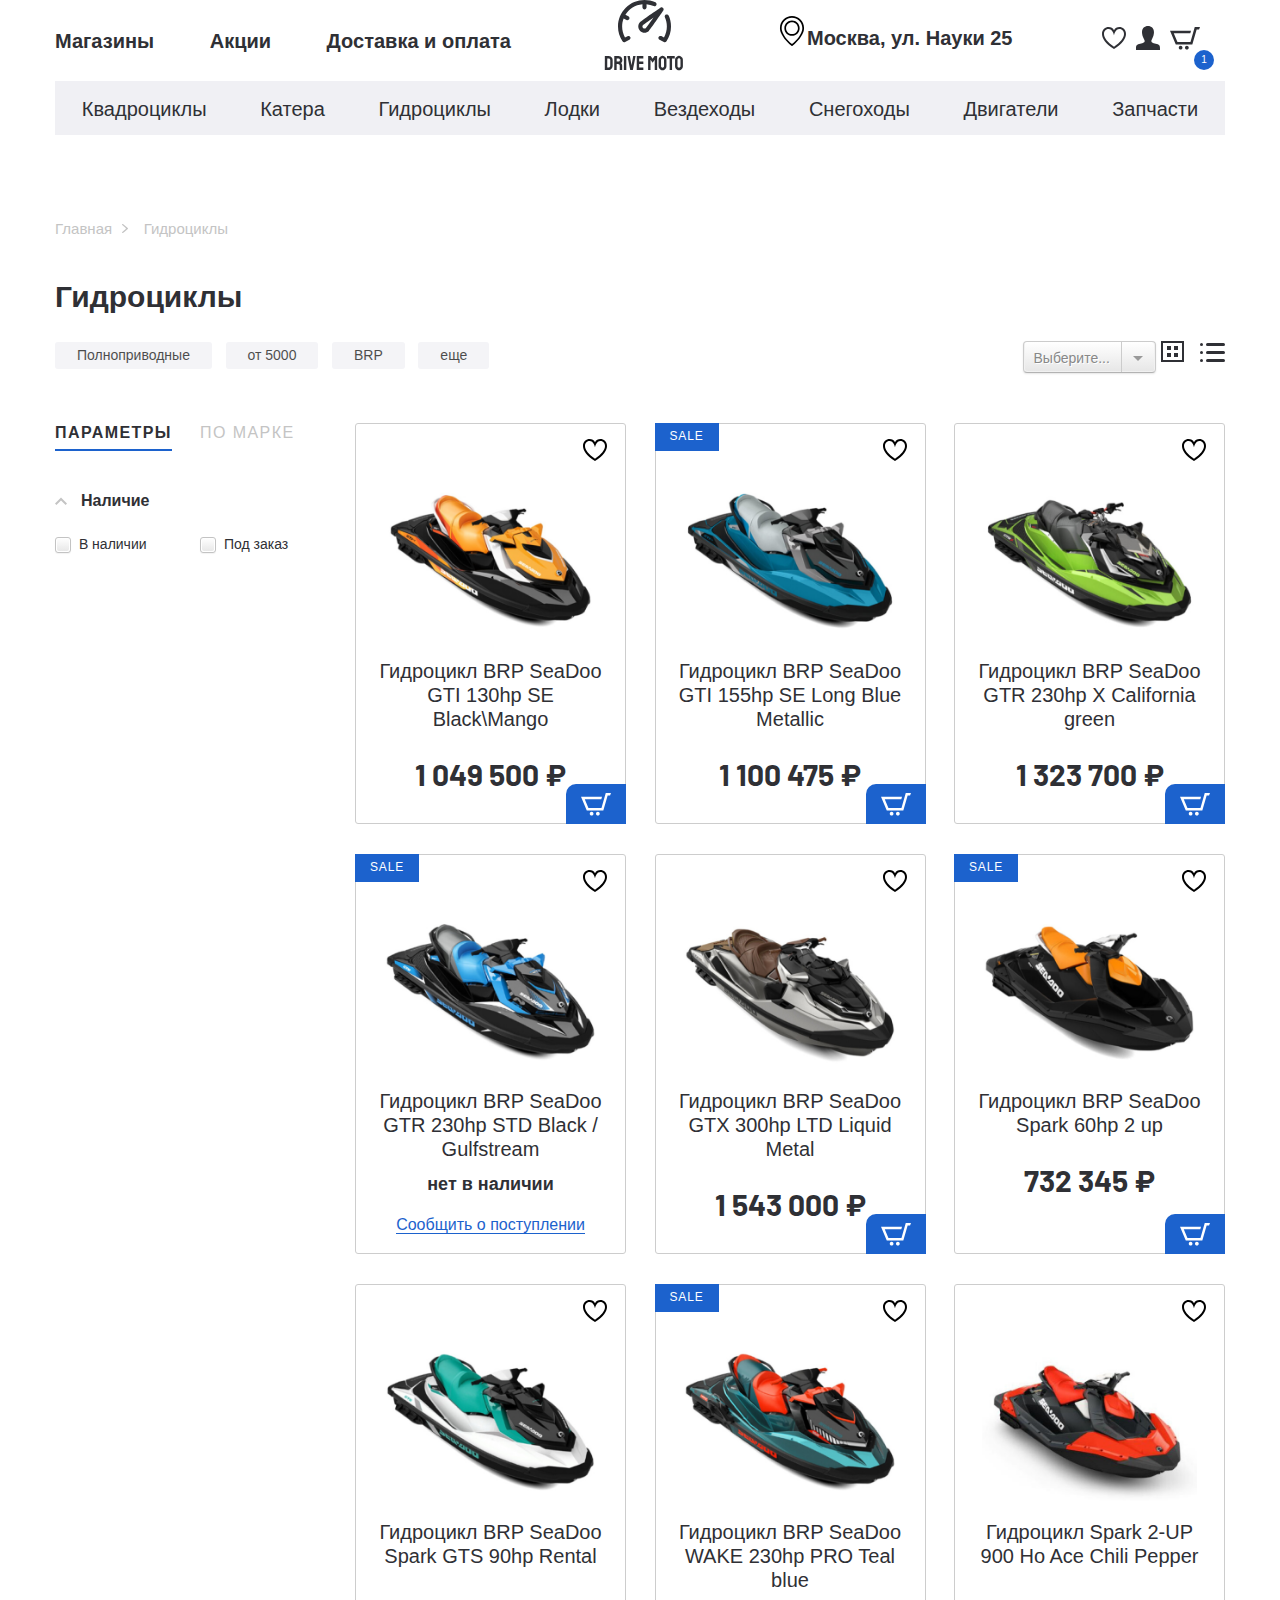
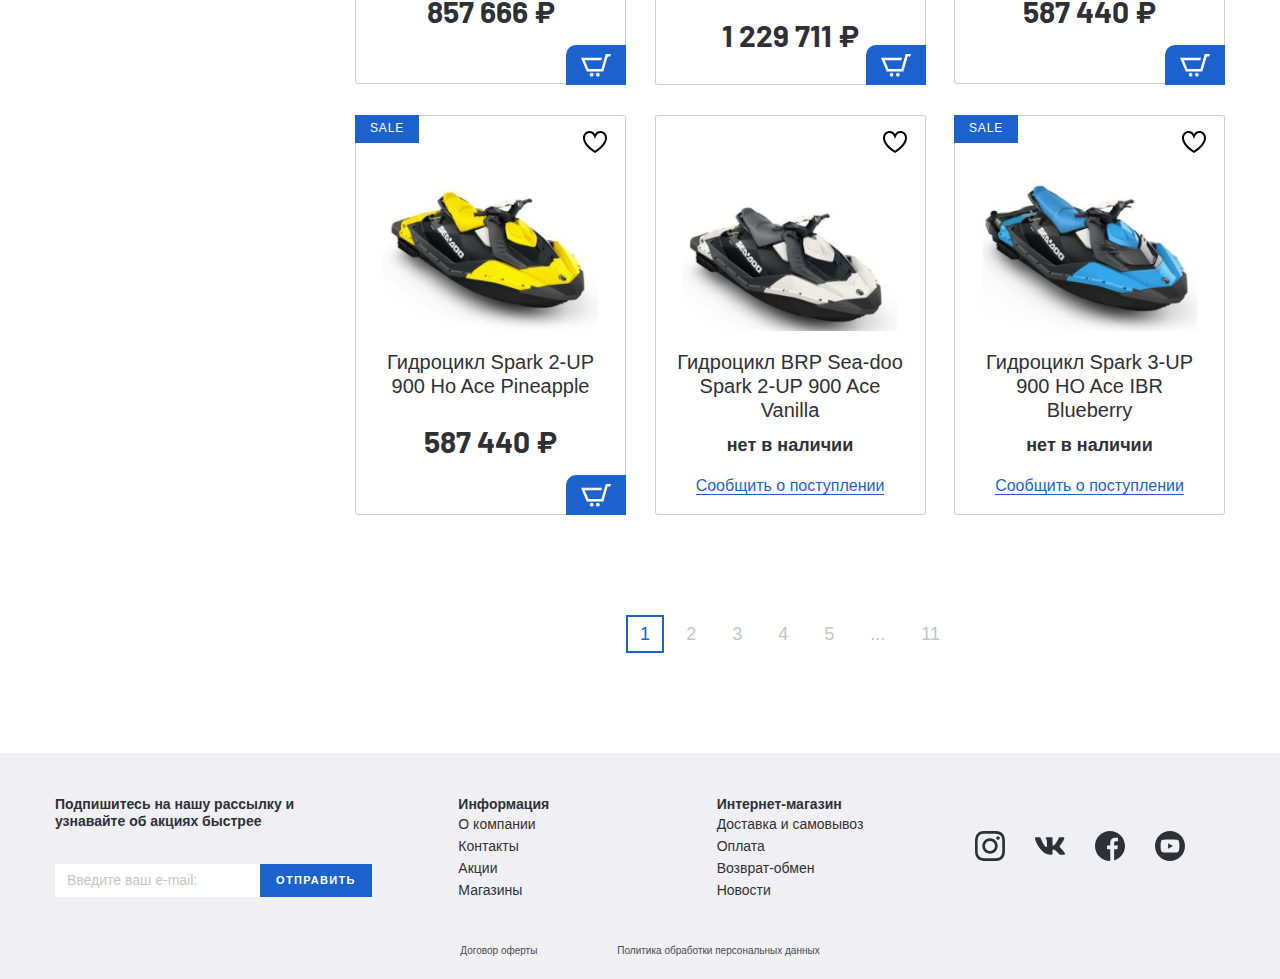
==== catalog.html @ 2003a949 "переделаны картинки и описания гидроциклов" ====
<!DOCTYPE html>
<html lang="ru">

<head>
  <meta charset="UTF-8">
  <meta name="viewport" content="width=device-width, initial-scale=1.0">
  <meta http-equiv="X-UA-Compatible" content="ie=edge">
  <title>Drive Moto</title>
  <link rel="preconnect" href="https://fonts.gstatic.com">
  <link href="https://fonts.googleapis.com/css2?family=Barlow:wght@400;700&display=swap" rel="stylesheet">
  <link rel="stylesheet" href="css/normalize.css">
  <link rel="stylesheet" href="css/slick.css">
  <link rel="stylesheet" href="css/fonts.css">
  <link rel="stylesheet" href="css/ion.rangeSlider.min.css">
  <link rel="stylesheet" href="css/jquery.formstyler.css">
  <link rel="stylesheet" href="css/jquery.formstyler.theme.css">
  <link rel="stylesheet" href="css/jquery.rateyo.min.css">
  <link rel="stylesheet" href="css/style.css">
</head>

<body>
  <header class="header">
    <div class="header__top">
      <div class="container">
        <div class="header__top-inner">
          <nav class="menu">
            <ul class="menu__list">
              <li class="menu__item"><a href="#" class="menu__link">Магазины</a></li>
              <li class="menu__item"><a class="menu__link" href="#">Акции</a></li>
              <li class="menu__item"><a class="menu__link" href="#">Доставка и оплата</a></li>
            </ul>
          </nav>
          <a class="logo" href="index.html">
            <img class="logo__img" src="images/logo.svg" alt="logo">
          </a>
          <div class="header__box">
            <p class="header__adress">Москва, ул. Науки 25</p>
            <ul class="user-list">
              <li class="user-list__item">
                <a class="user-list__link" href="#"><img src="images/favorite-icon.svg" alt="fav"></a>
              </li>
              <li class="user-list__item">
                <a class="user-list__link" href="#"><img src="images/user-icon.svg" alt="user"></a>
              </li>
              <li class="user-list__item">
                <a class="user-list__link bascket" href="#"><img src="images/bascket-icon.svg" alt="bascket">
                  <p class="bascket__num">1</p>
                </a>
              </li>
            </ul>
          </div>
        </div>
      </div>
    </div>
    <div class="header__bottom">
      <div class="container">
        <div class="header__bottom-inner">
          <ul class="menu-categories">
            <li class="menu-categories__item"><a class="menu-categories__link" href="#">Квадроциклы</a></li>
            <li class="menu-categories__item"><a class="menu-categories__link" href="#">Катера</a></li>
            <li class="menu-categories__item"><a class="menu-categories__link" href="#">Гидроциклы</a></li>
            <li class="menu-categories__item"><a class="menu-categories__link" href="#">Лодки</a></li>
            <li class="menu-categories__item"><a class="menu-categories__link" href="#">Вездеходы</a></li>
            <li class="menu-categories__item"><a class="menu-categories__link" href="#">Снегоходы</a></li>
            <li class="menu-categories__item"><a class="menu-categories__link" href="#">Двигатели</a></li>
            <li class="menu-categories__item"><a class="menu-categories__link" href="#">Запчасти</a></li>
          </ul>
        </div>
      </div>
    </div>
  </header>

  <div class="breadcrumbs">
    <div class="container">
      <ul class="breadcrumbs__list">
        <li class="breadcrumbs__list-item"><a href="index.html">Главная</a></li>
        <li class="breadcrumbs__list-item"><span>Гидроциклы</span></li>
      </ul>
    </div>
  </div>

  <section class="catalog">
    <div class="container">
      <h2 class="catalog__title">Гидроциклы</h2>
      <div class="catalog__filter">
        <div class="catalog__filter-items">
          <button>Полноприводные</button>
          <button>от 5000</button>
          <button>BRP</button>
          <button>еще</button>
        </div>
        <div class="catalog__filter-btn">
          <select class="filter-style">
            <option value=""></option>
            <option value=""></option>
            <option value=""></option>
          </select>
          <button class="catalog__filter-btngrid">
            <svg width="23" height="21" viewBox="0 0 23 21" fill="none" xmlns="http://www.w3.org/2000/svg">
              <rect x="1" y="1" width="21" height="19" stroke="#2F3035" stroke-width="2" />
              <rect x="7" y="6" width="2" height="2" fill="#2F3035" stroke="#2F3035" stroke-width="2" />
              <rect x="7" y="13" width="2" height="2" fill="#2F3035" stroke="#2F3035" stroke-width="2" />
              <rect x="14" y="6" width="2" height="2" fill="#2F3035" stroke="#2F3035" stroke-width="2" />
              <rect x="14" y="13" width="2" height="2" fill="#2F3035" stroke="#2F3035" stroke-width="2" />
            </svg>

          </button>
          <button class="catalog__filter-btnline">
            <svg width="25" height="19" viewBox="0 0 25 19" fill="none" xmlns="http://www.w3.org/2000/svg">
              <g opacity="1">
                <rect x="6" width="19" height="3" rx="1.5" fill="#2F3035" />
                <rect x="6" y="8" width="19" height="3" rx="1.5" fill="#2F3035" />
                <rect x="6" y="16" width="19" height="3" rx="1.5" fill="#2F3035" />
                <rect width="3" height="3" rx="1.5" fill="#2F3035" />
                <rect y="8" width="3" height="3" rx="1.5" fill="#2F3035" />
                <rect y="16" width="3" height="3" rx="1.5" fill="#2F3035" />
              </g>
            </svg>

          </button>
        </div>
      </div>
      <div class="catalog__inner">
        <aside class="catalog__inner-aside aside-filter">
          <div class="tabs-wrapper">
            <div class="tabs aside-filter__tabs">
              <a class="tab aside-filter__tab tab--active" href="#"><span>Параметры</span></a>
              <a class="tab aside-filter__tab" href="#"><span>по марке</span></a>
            </div>
            <div class="tabs-container">
              <div class="tabs-content aside-filter__tabs-content tabs-content--active">
                <form class="aside-filter__form">
                  <ul class="aside-filter__list">
                    <li class="aside-filter__item-drop">
                      <p class="aside-filter__item-title filter__item-drop filter__item-drop--active">Наличие</p>
                      <div class="aside-filter__content">
                        <div class="aside-filter__content-box">
                          <label class="aside-filter__content-label">
                            <input class="filter-style" type="checkbox">
                            В наличии
                          </label>
                        </div>
                        <div class="aside-filter__content-box">
                          <label class="aside-filter__content-label">
                            <input class="filter-style" type="checkbox">
                            Под заказ
                          </label>
                        </div>
                      </div>
                    </li>
                    <li class="aside-filter__item-drop"></li>
                    <li class="aside-filter__item-drop"></li>
                    <li class="aside-filter__item-list"></li>
                  </ul>
                </form>
              </div>
              <div class="tabs-content aside-filter__tabs-content">content-2</div>
            </div>
          </div>
        </aside>
        <div class="catalog__inner-list">
          <div class="product-item__wrapper">
            <button class="product-item__favorite">
            </button>
            <button class="product-item__bascket">
              <img src="images/bascket-icon-white.svg" alt="bascket">
            </button>
            <a class="product-item__notify-link" href="#"> <span>Сообщить о поступлении</span> </a>
            <a class="product-item" href="#">
              <p class="product-item__hover-text">посмотреть товар</p>
              <img class="product-item__img" src="images/content/gydro-1.png" alt="prod">
              <h4 class="product-item__title">Гидроцикл BRP SeaDoo GTI 130hp SE Black\Mango
              </h4>
              <p class="price product-item__price">1 049 500 ₽</p>
              <p class="product-item__notify-text">нет в наличии</p>
            </a>
          </div>
          <div class="product-item__wrapper">
            <button class="product-item__favorite">
            </button>
            <button class="product-item__bascket">
              <img src="images/bascket-icon-white.svg" alt="bascket">
            </button>
            <a class="product-item__notify-link" href="#"> <span>Сообщить о поступлении</span> </a>
            <a class="product-item product-item--sale" href="#">
              <p class="product-item__hover-text">посмотреть товар</p>
              <img class="product-item__img" src="images/content/gydro-2.png" alt="prod">
              <h4 class="product-item__title">Гидроцикл BRP SeaDoo GTI 155hp SE Long Blue Metallic
              </h4>
              <p class="price product-item__price">1 100 475 ₽</p>
              <p class="product-item__notify-text">нет в наличии</p>
            </a>
          </div>
          <div class="product-item__wrapper">
            <button class="product-item__favorite">
            </button>
            <button class="product-item__bascket">
              <img src="images/bascket-icon-white.svg" alt="bascket">
            </button>
            <a class="product-item__notify-link" href="#"> <span>Сообщить о поступлении</span> </a>
            <a class="product-item" href="#">
              <p class="product-item__hover-text">посмотреть товар</p>
              <img class="product-item__img" src="images/content/gydro-3.png" alt="prod">
              <h4 class="product-item__title">Гидроцикл BRP SeaDoo GTR 230hp X California green
              </h4>
              <p class="price product-item__price">1 323 700 ₽</p>
              <p class="product-item__notify-text">нет в наличии</p>
            </a>
          </div>
          <div class="product-item__wrapper product-item__not-available">
            <button class="product-item__favorite">
            </button>
            <button class="product-item__bascket">
              <img src="images/bascket-icon-white.svg" alt="bascket">
            </button>
            <a class="product-item__notify-link" href="#"> <span>Сообщить о поступлении</span> </a>
            <a class="product-item product-item--sale" href="#">
              <p class="product-item__hover-text">посмотреть товар</p>
              <img class="product-item__img" src="images/content/gydro-4.png" alt="prod">
              <h4 class="product-item__title">Гидроцикл BRP SeaDoo GTR 230hp STD Black / Gulfstream
              </h4>
              <p class="price product-item__price">1 049 500 ₽</p>
              <p class="product-item__notify-text">нет в наличии</p>
            </a>
          </div>
          <div class="product-item__wrapper">
            <button class="product-item__favorite">
            </button>
            <button class="product-item__bascket">
              <img src="images/bascket-icon-white.svg" alt="bascket">
            </button>
            <a class="product-item__notify-link" href="#"> <span>Сообщить о поступлении</span> </a>
            <a class="product-item" href="#">
              <p class="product-item__hover-text">посмотреть товар</p>
              <img class="product-item__img" src="images/content/gydro-5.png" alt="prod">
              <h4 class="product-item__title">Гидроцикл BRP SeaDoo GTX 300hp LTD Liquid Metal
              </h4>
              <p class="price product-item__price">1 543 000 ₽</p>
              <p class="product-item__notify-text">нет в наличии</p>
            </a>
          </div>
          <div class="product-item__wrapper">
            <button class="product-item__favorite">
            </button>
            <button class="product-item__bascket">
              <img src="images/bascket-icon-white.svg" alt="bascket">
            </button>
            <a class="product-item__notify-link" href="#"> <span>Сообщить о поступлении</span> </a>
            <a class="product-item product-item--sale" href="#">
              <p class="product-item__hover-text">посмотреть товар</p>
              <img class="product-item__img" src="images/content/gydro-6.png" alt="prod">
              <h4 class="product-item__title">Гидроцикл BRP SeaDoo Spark 60hp 2 up
              </h4>
              <p class="price product-item__price">732 345 ₽</p>
              <p class="product-item__notify-text">нет в наличии</p>
            </a>
          </div>
          <div class="product-item__wrapper">
            <button class="product-item__favorite">
            </button>
            <button class="product-item__bascket">
              <img src="images/bascket-icon-white.svg" alt="bascket">
            </button>
            <a class="product-item__notify-link" href="#"> <span>Сообщить о поступлении</span> </a>
            <a class="product-item" href="#">
              <p class="product-item__hover-text">посмотреть товар</p>
              <img class="product-item__img" src="images/content/gydro-7.png" alt="prod">
              <h4 class="product-item__title">Гидроцикл BRP SeaDoo Spark GTS 90hp Rental
              </h4>
              <p class="price product-item__price">857 666 ₽</p>
              <p class="product-item__notify-text">нет в наличии</p>
            </a>
          </div>
          <div class="product-item__wrapper">
            <button class="product-item__favorite">
            </button>
            <button class="product-item__bascket">
              <img src="images/bascket-icon-white.svg" alt="bascket">
            </button>
            <a class="product-item__notify-link" href="#"> <span>Сообщить о поступлении</span> </a>
            <a class="product-item product-item--sale" href="#">
              <p class="product-item__hover-text">посмотреть товар</p>
              <img class="product-item__img" src="images/content/gydro-8.png" alt="prod">
              <h4 class="product-item__title">Гидроцикл BRP SeaDoo WAKE 230hp PRO Teal blue
              </h4>
              <p class="price product-item__price">1 229 711 ₽</p>
              <p class="product-item__notify-text">нет в наличии</p>
            </a>
          </div>
          <div class="product-item__wrapper">
            <button class="product-item__favorite">
            </button>
            <button class="product-item__bascket">
              <img src="images/bascket-icon-white.svg" alt="bascket">
            </button>
            <a class="product-item__notify-link" href="#"> <span>Сообщить о поступлении</span> </a>
            <a class="product-item" href="#">
              <p class="product-item__hover-text">посмотреть товар</p>
              <img class="product-item__img" src="images/content/gydro-9.png" alt="prod">
              <h4 class="product-item__title">Гидроцикл Spark 2-UP 900 Ho Ace Chili Pepper
              </h4>
              <p class="price product-item__price">587 440 ₽</p>
              <p class="product-item__notify-text">нет в наличии</p>
            </a>
          </div>
          <div class="product-item__wrapper">
            <button class="product-item__favorite">
            </button>
            <button class="product-item__bascket">
              <img src="images/bascket-icon-white.svg" alt="bascket">
            </button>
            <a class="product-item__notify-link" href="#"> <span>Сообщить о поступлении</span> </a>
            <a class="product-item product-item--sale" href="#">
              <p class="product-item__hover-text">посмотреть товар</p>
              <img class="product-item__img" src="images/content/gydro-10.png" alt="prod">
              <h4 class="product-item__title">Гидроцикл Spark 2-UP 900 Ho Ace Pineapple
              </h4>
              <p class="price product-item__price">587 440 ₽</p>
              <p class="product-item__notify-text">нет в наличии</p>
            </a>
          </div>
          <div class="product-item__wrapper product-item__not-available">
            <button class="product-item__favorite">
            </button>
            <button class="product-item__bascket">
              <img src="images/bascket-icon-white.svg" alt="bascket">
            </button>
            <a class="product-item__notify-link" href="#"> <span>Сообщить о поступлении</span> </a>
            <a class="product-item" href="#">
              <p class="product-item__hover-text">посмотреть товар</p>
              <img class="product-item__img" src="images/content/gydro-11.png" alt="prod">
              <h4 class="product-item__title">Гидроцикл BRP Sea-doo Spark 2-UP 900 Ace Vanilla
              </h4>
              <p class="price product-item__price">1 049 500 ₽</p>
              <p class="product-item__notify-text">нет в наличии</p>
            </a>
          </div>
          <div class="product-item__wrapper product-item__not-available">
            <button class="product-item__favorite">
            </button>
            <button class="product-item__bascket">
              <img src="images/bascket-icon-white.svg" alt="bascket">
            </button>
            <a class="product-item__notify-link" href="#"> <span>Сообщить о поступлении</span> </a>
            <a class="product-item product-item--sale" href="#">
              <p class="product-item__hover-text">посмотреть товар</p>
              <img class="product-item__img" src="images/content/gydro-12.png" alt="prod">
              <h4 class="product-item__title">Гидроцикл Spark 3-UP 900 HO Ace IBR Blueberry
              </h4>
              <p class="price product-item__price">1 049 500 ₽</p>
              <p class="product-item__notify-text">нет в наличии</p>
            </a>
          </div>
          <div class="pagination">
            <ul class="pagination-list">
              <li class="pagination-list__item active"><a href="#">1</a></li>
              <li class="pagination-list__item"><a href="#">2</a></li>
              <li class="pagination-list__item"><a href="#">3</a></li>
              <li class="pagination-list__item"><a href="#">4</a></li>
              <li class="pagination-list__item"><a href="#">5</a></li>
              <li class="pagination-list__item pagination-list__item--dots"><a href="#"><span>...</span></a></li>
              <li class="pagination-list__item"><a href="#">11</a></li>
            </ul>
          </div>
        </div>

      </div>
    </div>
  </section>

  <footer class="footer">
    <div class="container">
      <div class="footer__top">
        <div class="footer__top-inner">
          <div class="footer__top-item footer__top-newslatter">
            <h6 class="footer__top-title">Подпишитесь на нашу рассылку
              и узнавайте об акциях быстрее</h6>
            <form class="footer-form">
              <input class="footer-form__input" type="email" placeholder="Введите ваш e-mail:">
              <button class="footer-form__btn" type="submit">Отправить</button>
            </form>
          </div>
          <div class="footer__top-item">
            <h6 class="footer__top-title">Информация</h6>
            <ul class="footer-list">
              <li class="footer-list__item"><a href="#">О компании</a></li>
              <li class="footer-list__item"><a href="#">Контакты</a></li>
              <li class="footer-list__item"><a href="#">Акции</a></li>
              <li class="footer-list__item"><a href="#">Магазины</a></li>
            </ul>
          </div>
          <div class="footer__top-item">
            <h6 class="footer__top-title">Интернет-магазин</h6>
            <ul class="footer-list">
              <li class="footer-list__item"><a href="#">Доставка и самовывоз</a></li>
              <li class="footer-list__item"><a href="#">Оплата</a></li>
              <li class="footer-list__item"><a href="#">Возврат-обмен</a></li>
              <li class="footer-list__item"><a href="#">Новости</a></li>
            </ul>
          </div>
          <div class="footer__top-item footer__top-social">
            <ul class="social-list">
              <li class="social-list__item"><a href="#"><img src="images/instagram.svg" alt="social"></a></li>
              <li class="social-list__item"><a href="#"><img src="images/vk.svg" alt="social"></a></li>
              <li class="social-list__item"><a href="#"><img src="images/facebook.svg" alt="social"></a></li>
              <li class="social-list__item"><a href="#"><img src="images/youtube.svg" alt="social"></a></li>
            </ul>
          </div>
        </div>
      </div>
      <div class="footer__bottom">
        <a class="footer__bottom-link" href="#">Договор оферты</a>
        <a class="footer__bottom-link" href="#">Политика обработки персональных данных</a>
      </div>
    </div>

  </footer>

  <script src="https://ajax.googleapis.com/ajax/libs/jquery/3.4.1/jquery.min.js"></script>
  <script src="js/slick.min.js"></script>
  <script src="js/ion.rangeSlider.min.js"></script>
  <script src="js/jquery.formstyler.min.js"></script>
  <script src="js/jquery.rateyo.min.js"></script>
  <script src="js/main.js"></script>
</body>

</html>


<!-- <div class="tabs-wrapper">
  <div class="tabs">
    <a class="tab tab--active" href="#"></a>
  </div>
  <div class="tabs-container">
    <div class="tabs-content"></div>
  </div>
</div> -->
---- css/fonts.css ----
@font-face {
  font-family: "SFProDisplay-Regular", sans-serif;
  src: url("../fonts/SFProDisplay-Regular.woff2") format("woff2"),
    url("../fonts/SFProDisplay-Regular.woff") format("woff");
  font-weight: 400;
  font-style: normal;
  font-display: swap;
}

@font-face {
  font-family: "SFProDisplay-Medium", sans-serif;
  src: url("../fonts/SFProDisplay-Medium.woff2") format("woff2"),
    url("../fonts/SFProDisplay-Medium.woff") format("woff");
  font-weight: 500;
  font-style: normal;
  font-display: swap;
}

@font-face {
  font-family: "SFProDisplay-Semibold", sans-serif;
  src: url("../fonts/SFProDisplay-Semibold.woff2") format("woff2"),
    url("../fonts/SFProDisplay-Semibold.woff") format("woff");
  font-weight: 600;
  font-style: normal;
  font-display: swap;
}

@font-face {
  font-family: "SFProDisplay-Bold", sans-serif;
  src: url("../fonts/SFProDisplay-Bold.woff2") format("woff2"), url("../fonts/SFProDisplay-Bold.woff") format("woff");
  font-weight: 700;
  font-style: normal;
  font-display: swap;
}
---- css/ion.rangeSlider.min.css ----
/*!Ion.RangeSlider, 2.3.1, © Denis Ineshin, 2010 - 2019, IonDen.com, Build date: 2019-12-19 16:51:02*/.irs{position:relative;display:block;-webkit-touch-callout:none;-webkit-user-select:none;-khtml-user-select:none;-moz-user-select:none;-ms-user-select:none;user-select:none;font-size:12px;font-family:Arial,sans-serif}.irs-line{position:relative;display:block;overflow:hidden;outline:none !important}.irs-bar{position:absolute;display:block;left:0;width:0}.irs-shadow{position:absolute;display:none;left:0;width:0}.irs-handle{position:absolute;display:block;box-sizing:border-box;cursor:default;z-index:1}.irs-handle.type_last{z-index:2}.irs-min,.irs-max{position:absolute;display:block;cursor:default}.irs-min{left:0}.irs-max{right:0}.irs-from,.irs-to,.irs-single{position:absolute;display:block;top:0;left:0;cursor:default;white-space:nowrap}.irs-grid{position:absolute;display:none;bottom:0;left:0;width:100%;height:20px}.irs-with-grid .irs-grid{display:block}.irs-grid-pol{position:absolute;top:0;left:0;width:1px;height:8px;background:#000}.irs-grid-pol.small{height:4px}.irs-grid-text{position:absolute;bottom:0;left:0;white-space:nowrap;text-align:center;font-size:9px;line-height:9px;padding:0 3px;color:#000}.irs-disable-mask{position:absolute;display:block;top:0;left:-1%;width:102%;height:100%;cursor:default;background:rgba(0,0,0,0);z-index:2}.lt-ie9 .irs-disable-mask{background:#000;filter:alpha(opacity=0);cursor:not-allowed}.irs-disabled{opacity:.4}.irs-hidden-input{position:absolute !important;display:block !important;top:0 !important;left:0 !important;width:0 !important;height:0 !important;font-size:0 !important;line-height:0 !important;padding:0 !important;margin:0 !important;overflow:hidden;outline:none !important;z-index:-9999 !important;background:none !important;border-style:solid !important;border-color:transparent !important}.irs--flat{height:40px}.irs--flat.irs-with-grid{height:60px}.irs--flat .irs-line{top:25px;height:12px;background-color:#e1e4e9;border-radius:4px}.irs--flat .irs-bar{top:25px;height:12px;background-color:#ed5565}.irs--flat .irs-bar--single{border-radius:4px 0 0 4px}.irs--flat .irs-shadow{height:1px;bottom:16px;background-color:#e1e4e9}.irs--flat .irs-handle{top:22px;width:16px;height:18px;background-color:transparent}.irs--flat .irs-handle>i:first-child{position:absolute;display:block;top:0;left:50%;width:2px;height:100%;margin-left:-1px;background-color:#da4453}.irs--flat .irs-handle.state_hover>i:first-child,.irs--flat .irs-handle:hover>i:first-child{background-color:#a43540}.irs--flat .irs-min,.irs--flat .irs-max{top:0;padding:1px 3px;color:#999;font-size:10px;line-height:1.333;text-shadow:none;background-color:#e1e4e9;border-radius:4px}.irs--flat .irs-from,.irs--flat .irs-to,.irs--flat .irs-single{color:white;font-size:10px;line-height:1.333;text-shadow:none;padding:1px 5px;background-color:#ed5565;border-radius:4px}.irs--flat .irs-from:before,.irs--flat .irs-to:before,.irs--flat .irs-single:before{position:absolute;display:block;content:"";bottom:-6px;left:50%;width:0;height:0;margin-left:-3px;overflow:hidden;border:3px solid transparent;border-top-color:#ed5565}.irs--flat .irs-grid-pol{background-color:#e1e4e9}.irs--flat .irs-grid-text{color:#999}.irs--big{height:55px}.irs--big.irs-with-grid{height:70px}.irs--big .irs-line{top:33px;height:12px;background-color:white;background:linear-gradient(to bottom, #ddd -50%, white 150%);border:1px solid #ccc;border-radius:12px}.irs--big .irs-bar{top:33px;height:12px;background-color:#92bce0;border:1px solid #428bca;background:linear-gradient(to bottom, #ffffff 0%, #428bca 30%, #b9d4ec 100%);box-shadow:inset 0 0 1px 1px rgba(255,255,255,0.5)}.irs--big .irs-bar--single{border-radius:12px 0 0 12px}.irs--big .irs-shadow{height:1px;bottom:16px;background-color:rgba(66,139,202,0.5)}.irs--big .irs-handle{top:25px;width:30px;height:30px;border:1px solid rgba(0,0,0,0.3);background-color:#cbcfd5;background:linear-gradient(to bottom, white 0%, #B4B9BE 30%, white 100%);box-shadow:1px 1px 2px rgba(0,0,0,0.2),inset 0 0 3px 1px white;border-radius:30px}.irs--big .irs-handle.state_hover,.irs--big .irs-handle:hover{border-color:rgba(0,0,0,0.45);background-color:#939ba7;background:linear-gradient(to bottom, white 0%, #919BA5 30%, white 100%)}.irs--big .irs-min,.irs--big .irs-max{top:0;padding:1px 5px;color:white;text-shadow:none;background-color:#9f9f9f;border-radius:3px}.irs--big .irs-from,.irs--big .irs-to,.irs--big .irs-single{color:white;text-shadow:none;padding:1px 5px;background-color:#428bca;background:linear-gradient(to bottom, #428bca 0%, #3071a9 100%);border-radius:3px}.irs--big .irs-grid-pol{background-color:#428bca}.irs--big .irs-grid-text{color:#428bca}.irs--modern{height:55px}.irs--modern.irs-with-grid{height:55px}.irs--modern .irs-line{top:25px;height:5px;background-color:#d1d6e0;background:linear-gradient(to bottom, #e0e4ea 0%, #d1d6e0 100%);border:1px solid #a3adc1;border-bottom-width:0;border-radius:5px}.irs--modern .irs-bar{top:25px;height:5px;background:#20b426;background:linear-gradient(to bottom, #20b426 0%, #18891d 100%)}.irs--modern .irs-bar--single{border-radius:5px 0 0 5px}.irs--modern .irs-shadow{height:1px;bottom:21px;background-color:rgba(209,214,224,0.5)}.irs--modern .irs-handle{top:37px;width:12px;height:13px;border:1px solid #a3adc1;border-top-width:0;box-shadow:1px 1px 1px rgba(0,0,0,0.1);border-radius:0 0 3px 3px}.irs--modern .irs-handle>i:nth-child(1){position:absolute;display:block;top:-4px;left:1px;width:6px;height:6px;border:1px solid #a3adc1;background:white;transform:rotate(45deg)}.irs--modern .irs-handle>i:nth-child(2){position:absolute;display:block;box-sizing:border-box;top:0;left:0;width:10px;height:12px;background:#e9e6e6;background:linear-gradient(to bottom, white 0%, #e9e6e6 100%);border-radius:0 0 3px 3px}.irs--modern .irs-handle>i:nth-child(3){position:absolute;display:block;box-sizing:border-box;top:3px;left:3px;width:4px;height:5px;border-left:1px solid #a3adc1;border-right:1px solid #a3adc1}.irs--modern .irs-handle.state_hover,.irs--modern .irs-handle:hover{border-color:#7685a2;background:#c3c7cd;background:linear-gradient(to bottom, #ffffff 0%, #919ba5 30%, #ffffff 100%)}.irs--modern .irs-handle.state_hover>i:nth-child(1),.irs--modern .irs-handle:hover>i:nth-child(1){border-color:#7685a2}.irs--modern .irs-handle.state_hover>i:nth-child(3),.irs--modern .irs-handle:hover>i:nth-child(3){border-color:#48536a}.irs--modern .irs-min,.irs--modern .irs-max{top:0;font-size:10px;line-height:1.333;text-shadow:none;padding:1px 5px;color:white;background-color:#d1d6e0;border-radius:5px}.irs--modern .irs-from,.irs--modern .irs-to,.irs--modern .irs-single{font-size:10px;line-height:1.333;text-shadow:none;padding:1px 5px;background-color:#20b426;color:white;border-radius:5px}.irs--modern .irs-from:before,.irs--modern .irs-to:before,.irs--modern .irs-single:before{position:absolute;display:block;content:"";bottom:-6px;left:50%;width:0;height:0;margin-left:-3px;overflow:hidden;border:3px solid transparent;border-top-color:#20b426}.irs--modern .irs-grid{height:25px}.irs--modern .irs-grid-pol{background-color:#dedede}.irs--modern .irs-grid-text{color:silver;font-size:13px}.irs--sharp{height:50px;font-size:12px;line-height:1}.irs--sharp.irs-with-grid{height:57px}.irs--sharp .irs-line{top:30px;height:2px;background-color:black;border-radius:2px}.irs--sharp .irs-bar{top:30px;height:2px;background-color:#ee22fa}.irs--sharp .irs-bar--single{border-radius:2px 0 0 2px}.irs--sharp .irs-shadow{height:1px;bottom:21px;background-color:rgba(0,0,0,0.5)}.irs--sharp .irs-handle{top:25px;width:10px;height:10px;background-color:#a804b2}.irs--sharp .irs-handle>i:first-child{position:absolute;display:block;top:100%;left:0;width:0;height:0;border:5px solid transparent;border-top-color:#a804b2}.irs--sharp .irs-handle.state_hover,.irs--sharp .irs-handle:hover{background-color:black}.irs--sharp .irs-handle.state_hover>i:first-child,.irs--sharp .irs-handle:hover>i:first-child{border-top-color:black}.irs--sharp .irs-min,.irs--sharp .irs-max{color:white;font-size:14px;line-height:1;top:0;padding:3px 4px;opacity:.4;background-color:#a804b2;border-radius:2px}.irs--sharp .irs-from,.irs--sharp .irs-to,.irs--sharp .irs-single{font-size:14px;line-height:1;text-shadow:none;padding:3px 4px;background-color:#a804b2;color:white;border-radius:2px}.irs--sharp .irs-from:before,.irs--sharp .irs-to:before,.irs--sharp .irs-single:before{position:absolute;display:block;content:"";bottom:-6px;left:50%;width:0;height:0;margin-left:-3px;overflow:hidden;border:3px solid transparent;border-top-color:#a804b2}.irs--sharp .irs-grid{height:25px}.irs--sharp .irs-grid-pol{background-color:#dedede}.irs--sharp .irs-grid-text{color:silver;font-size:13px}.irs--round{height:50px}.irs--round.irs-with-grid{height:65px}.irs--round .irs-line{top:36px;height:4px;background-color:#dee4ec;border-radius:4px}.irs--round .irs-bar{top:36px;height:4px;background-color:#006cfa}.irs--round .irs-bar--single{border-radius:4px 0 0 4px}.irs--round .irs-shadow{height:4px;bottom:21px;background-color:rgba(222,228,236,0.5)}.irs--round .irs-handle{top:26px;width:24px;height:24px;border:4px solid #006cfa;background-color:white;border-radius:24px;box-shadow:0 1px 3px rgba(0,0,255,0.3)}.irs--round .irs-handle.state_hover,.irs--round .irs-handle:hover{background-color:#f0f6ff}.irs--round .irs-min,.irs--round .irs-max{color:#333;font-size:14px;line-height:1;top:0;padding:3px 5px;background-color:rgba(0,0,0,0.1);border-radius:4px}.irs--round .irs-from,.irs--round .irs-to,.irs--round .irs-single{font-size:14px;line-height:1;text-shadow:none;padding:3px 5px;background-color:#006cfa;color:white;border-radius:4px}.irs--round .irs-from:before,.irs--round .irs-to:before,.irs--round .irs-single:before{position:absolute;display:block;content:"";bottom:-6px;left:50%;width:0;height:0;margin-left:-3px;overflow:hidden;border:3px solid transparent;border-top-color:#006cfa}.irs--round .irs-grid{height:25px}.irs--round .irs-grid-pol{background-color:#dedede}.irs--round .irs-grid-text{color:silver;font-size:13px}.irs--square{height:50px}.irs--square.irs-with-grid{height:60px}.irs--square .irs-line{top:31px;height:4px;background-color:#dedede}.irs--square .irs-bar{top:31px;height:4px;background-color:black}.irs--square .irs-shadow{height:2px;bottom:21px;background-color:#dedede}.irs--square .irs-handle{top:25px;width:16px;height:16px;border:3px solid black;background-color:white;-webkit-transform:rotate(45deg);-ms-transform:rotate(45deg);transform:rotate(45deg)}.irs--square .irs-handle.state_hover,.irs--square .irs-handle:hover{background-color:#f0f6ff}.irs--square .irs-min,.irs--square .irs-max{color:#333;font-size:14px;line-height:1;top:0;padding:3px 5px;background-color:rgba(0,0,0,0.1)}.irs--square .irs-from,.irs--square .irs-to,.irs--square .irs-single{font-size:14px;line-height:1;text-shadow:none;padding:3px 5px;background-color:black;color:white}.irs--square .irs-grid{height:25px}.irs--square .irs-grid-pol{background-color:#dedede}.irs--square .irs-grid-text{color:silver;font-size:11px}
---- css/style.css ----
html {
  box-sizing: border-box;
}
*,
*::after,
*::before {
  box-sizing: inherit;
}
a {
  text-decoration: none;
  color: inherit;
  display: inline-block;
}
ul,
li {
  margin: 0;
  padding: 0;
  list-style: none;
}
h1,
h2,
h3,
h4,
h5,
h6 {
  margin: 0;
}
p {
  margin: 0;
}
body {
  color: #2f3035;
  font-family: "SFProDisplay-Regular", sans-serif;
  font-size: 20px;
  line-height: 24px;
  font-weight: 400;
}
.container {
  max-width: 1200px;
  padding: 0 15px;
  margin: 0 auto;
}

.page-section {
  margin-bottom: 80px;
}

.header__top-inner {
  display: flex;
  justify-content: space-between;
  align-items: center;
  min-width: 122px;
  font-family: "SFProDisplay-Bold", sans-serif;
  font-weight: 700;
}

.header__box {
  display: flex;
}

.header__adress {
  margin-right: 60px;
  width: 265px;
  padding-left: 30px;
  position: relative;
}
.header__adress::before {
  content: "";
  position: absolute;
  left: 0;
  top: -10px;
  background-image: url("../images/adress-icon.svg");
  background-repeat: no-repeat;
  width: 300px;
  height: 30px;
}

.header__bottom {
  margin-bottom: 80px;
}

.menu__item {
  display: inline-block;
}
.menu__item + .menu__item {
  padding-left: 50px;
}

.user-list {
  margin-right: 15px;
  display: flex;
  align-items: center;
}

.user-list__item {
  padding-right: 10px;
}
.bascket {
  position: relative;
}
.bascket__num {
  position: absolute;
  font-family: "SFProDisplay-Medium", sans-serif;
  font-weight: 500;
  font-size: 10px;
  line-height: 20px;
  width: 20px;
  height: 20px;
  color: #fff;
  background-color: #1c62cd;
  border-radius: 50%;
  text-align: center;
  bottom: -15px;
  right: -14px;
}

.menu-categories {
  background-color: #f0f0f4;
  display: flex;
  align-items: center;
  justify-content: space-around;
  min-height: 54px;
}

.menu-categories__link {
  transition: all 0.3s;
  font-weight: 400;
  padding: 15px 0 14px;
  position: relative;
}
.menu-categories__link::before {
  content: "";
  position: absolute;
  width: 0;
  left: auto;
  background-color: #1c62cd;
  height: 3px;
  bottom: -2px;
  transition: all 0.3s;
  right: 0;
}
.menu-categories__link:hover {
  color: black;
}
.menu-categories__link:hover::before {
  width: 100%;
  right: auto;
  left: 0;
}

.banner-section__inner {
  display: flex;
  justify-content: space-between;
}
.banner-section__slider {
  max-width: 870px;
}
.banner-section__slider-btn,
.product-slider__slider-btn {
  position: absolute;
  top: 50%;
  transform: translateY(-50%);
  background-color: transparent;
  border: none;
  margin: 0;
  padding: 0;
  z-index: 1;
  outline: none;
}
.banner-section__slider-btnprev {
  left: 20px;
}
.banner-section__slider-btnnext {
  right: 20px;
}
.slick-dots {
  position: absolute;
  bottom: 40px;
  left: 0;
  right: 0;
  text-align: center;
}
.slick-dots li {
  display: inline-block;
  padding: 0 5px;
}

.slick-dots button {
  padding: 0;
  font-size: 0;
  margin: 0;
  height: 11px;
  width: 11px;
  border: 1px solid #fff;
  border-radius: 50%;
  outline: none;
  background-color: transparent;
}

.slick-active li button {
  background-color: #fff;
}

.sale-item {
  max-width: 265px;
  text-align: center;
  border: 1px solid #cdcdcd;
  border-radius: 3px;
  /* display: flex;
  flex-direction: column;
  justify-content: space-between; */
}
.sale-item__top {
  display: flex;
  justify-content: space-between;
  align-items: flex-start;
}
.sale-item__info {
  color: #fff;
  background-color: #1c62cd;
  padding: 8px 20px;
  text-transform: uppercase;
  font-size: 12px;
  line-height: 15px;
  letter-spacing: 0.1em;
}
.sale-item__price {
  text-align: right;
}
.price {
  font-family: "Barlow", sans-serif;
  position: relative;
}
.sale-item__price-new {
  font-weight: 700;
  font-size: 27px;
  line-height: 32px;
  color: #1c62cd;
  padding-right: 20px;
  margin-right: 6px;
}
.sale-item__price-new::after {
  content: "";
  background-image: url("../images/icon-rouble-blue.svg");
  position: absolute;
  right: 0;
  top: 8px;
  width: 15px;
  height: 18px;
}
.sale-item__price-old {
  font-weight: 400;
  font-size: 14px;
  line-height: 17px;
  color: #c4c4c4;
  margin-right: 15px;
  background-image: url("../images/old-line.svg");
  padding: 2px 5px;
  background-repeat: no-repeat;
  display: inline-block;
}
.sale-item__price-old::after {
  content: "";
  background-image: url("../images/icon-rouble-gray.svg");
  position: absolute;
  right: -10px;
  top: 8px;
  width: 8px;
  height: 10px;
}
.sale-item__img {
  object-fit: contain;
}
.sale-item__title {
  font-family: "SFProDisplay-Bold", sans-serif;
  line-height: 21px;
  font-size: 18px;
  font-weight: 700;
  margin-bottom: 26px;
}
.sale-item__footer {
  background-color: #f0f0f4;
  padding: 25px 20px;
  font-size: 18px;
  line-height: 21px;
}
.banner-section__slider-img {
  object-fit: cover;
  min-height: 400px;
}
.sale-item__footer span {
  font-family: "Barlow", sans-serif;
  color: #1c62cd;
  display: block;
  font-weight: 700;
}
.search__tabs {
  margin-bottom: 25px;
}
.search__tabs-item {
  padding: 11px 26px 12px;
}
.search__tabs-item.tab--active {
  font-family: "SFProDisplay-Bold", sans-serif;
  border-radius: 5px;
  background-color: #f0f0f4;
  font-weight: 700;
}
.tabs-content {
  display: none;
}

.tabs-content.tabs-content--active {
  display: block;
}
.search__content-form {
  display: flex;
}
.search__content-input {
  background: #f0f0f4;
  border-radius: 3px;
  padding: 5px 20px;
  border: none;
  font-size: 16px;
  line-height: 19px;
  outline: none;
  width: 100%;
}
.search__content-input::placeholder {
  color: #656464;
}
.search__content-btn {
  font-family: "SFProDisplay-Bold", sans-serif;
  font-weight: bold;
  font-size: 14px;
  line-height: 17px;
  letter-spacing: 0.12em;
  text-transform: uppercase;
  color: #fff;
  background: #1c62cd;
  border-radius: 3px;
  padding: 17px 41px;
  border: none;
  outline: none;
  margin-left: -3px;
}
.categories__inner {
  display: flex;
  justify-content: space-between;
  flex-wrap: wrap;
}
.categories__item {
  margin-bottom: 30px;
  border: 1px solid #cdcdcd;
  border-radius: 3px;
  width: 370px;
  display: flex;
  padding: 20px 20px 16px;
  justify-content: space-between;
  transition: all 0.3s;
}

.categories__item-info {
  width: 50%;
  display: flex;
  flex-direction: column;
  justify-content: space-between;
}
.categories__item-img {
  text-align: center;
  width: 50%;
}
.categories__item-img img {
  max-width: 100%;
}
.categories__item-title {
  font-family: "Barlow", sans-serif;
  font-weight: bold;
  font-size: 23px;
  line-height: 28px;
  transition: all 0.3s;
}
.categories__item:hover {
  box-shadow: 3px 3px 20px rgba(50, 50, 50, 0.25);
}
.categories__item:hover .categories__item-title {
  color: #1c62cd;
}
.categories__item-text {
  font-size: 14px;
  line-height: 17px;
  color: #c4c4c4;
}
.categories__item-text::after {
  content: url("../images/arr.svg");
  padding-left: 2px;
}
.product-item__wrapper {
  position: relative;
  width: 271px;
}
.product-item {
  border: 1px solid #cdcdcd;
  border-radius: 3px;
  text-align: center;
  padding: 52px 20px 31px;
  transition: all 0.3s;
  min-height: 400px;
  width: 100%;
}
.product-item__title {
  font-weight: normal;
  padding: 14px 0 25px;
}
.product-item__favorite {
  position: absolute;
  top: 16px;
  right: 19px;
  width: 24px;
  height: 22px;
  background-color: transparent;
  border: none;
  z-index: 5;
  outline: none;
}
.product-item__favorite::before {
  content: "";
  position: absolute;
  width: 24px;
  height: 22px;
  top: 0;
  left: 0;
  background-image: url("../images/favorite.svg");
}
.product-item__favorite--active::before {
  background-image: url("../images/favorite-active.svg");
}
.product-item__price {
  font-weight: bold;
  font-size: 30px;
  line-height: 36px;
}
.product-item__bascket {
  position: absolute;
  width: 60px;
  height: 40px;
  outline: none;
  background-color: #1c62cd;
  border-radius: 10px 0px 0px 0px;
  border: none;
  bottom: 0;
  right: 0;
  padding-top: 7px;
  cursor: pointer;
  z-index: 10;
}
.product-item__hover-text {
  padding: 18px 21px;
  background-color: rgba(255, 255, 255, 0.9);
  box-shadow: 0px 0px 15px rgba(0, 0, 0, 0.2);
  border-radius: 3px;
  display: inline-block;
  position: absolute;
  top: 30%;
  opacity: 0;
  transition: all 0.3s;
}
.product-item:hover .product-item__hover-text {
  opacity: 1;
  color: #2f3035;
}
.product-item:hover {
  box-shadow: 3px 3px 20px rgba(50, 50, 50, 0.25);
  color: #1c62cd;
}
.product-item:hover .product-item__notify-text {
  color: #2f3035;
}
.product-item--sale::before {
  content: "SALE";
  padding: 6px 15px 8px;
  background-color: #1c62cd;
  position: absolute;
  left: 0;
  top: 0;
  text-transform: uppercase;
  color: #fff;
  font-size: 12px;
  line-height: 14px;
  letter-spacing: 0.07em;
}
.product-item__wrapper.product-item__not-available .product-item__price {
  display: none;
}
.product-item__notify-text {
  display: none;
  font-weight: 700;
  font-size: 18px;
  line-height: 21px;
}
.product-item__wrapper.product-item__not-available .product-item__notify-text {
  display: block;
}
.product-item__wrapper.product-item__not-available .product-item__bascket {
  display: none;
}
.product-item__notify-link {
  display: none;
}
.product-item__wrapper.product-item__not-available .product-item__title {
  padding-bottom: 13px;
}
.product-item__wrapper.product-item__not-available .product-item__notify-link {
  display: block;
  position: absolute;
  text-align: center;
  color: #1c62cd;
  text-align: center;
  bottom: 20px;
  left: 0;
  right: 0;
  font-size: 16px;
  line-height: 19px;
}
.product-item__wrapper.product-item__not-available .product-item__notify-link span {
  border-bottom: 1px solid #1c62cd;
}
.product__title {
  font-family: "Barlow", sans-serif;
  font-weight: bold;
  font-size: 25px;
  line-height: 30px;
  margin-bottom: 25px;
}
.products__tab + .products__tab {
  margin-left: 50px;
}
.products__tabs {
  margin-bottom: 25px;
}
.products__tab {
  padding-bottom: 10px;
}
.products__tab.tab--active {
  border-bottom: 2px solid #1c62cd;
}
.product-slider__slider-btnprev {
  left: -40px;
}
.product-slider__slider-btnnext {
  right: -40px;
}
.slick-slide img {
  display: inline;
}
.products {
  margin-bottom: 80px;
}
.product__more {
  text-align: center;
  margin: 35px 0 0;
}
.product__more-link {
  font-size: 15px;
  line-height: 18px;
  letter-spacing: 0.12em;
  text-transform: uppercase;
  padding: 16px 43px;
  background-color: #f0f0f4;
}
.banner {
  margin-bottom: 80px;
}
.footer {
  background-color: #f0f0f4;
}
.footer__bottom {
  padding: 44px 0 22px;
  display: flex;
  justify-content: center;
}
.footer__bottom-link {
  font-size: 10px;
  line-height: 12px;
  color: #48494d;
  margin: 0 40px;
}
.footer__top {
  padding-top: 43px;
}
.footer__top-inner {
  display: flex;
  justify-content: space-between;
}
.footer__top-newslatter.footer__top-item {
  width: 295px;
  margin-right: 50px;
}
.footer__top-title {
  font-weight: bold;
  font-size: 14px;
  line-height: 17px;
}
.footer-form {
  margin-top: 34px;
  display: flex;
  justify-content: space-between;
}
.footer-form__input {
  background-color: #fff;
  border: none;
  outline: none;
  font-size: 14px;
  line-height: 17px;
  padding: 0 12px;
}
.footer-form__input::placeholder {
  color: #c4c4c4;
}
.footer-form__btn {
  font-family: "SFProDisplay-Semibold", sans-serif;
  text-transform: uppercase;
  padding: 10px 16px;
  border: none;
  background-color: #1c62cd;
  color: #fff;
  font-weight: 600;
  font-size: 11px;
  line-height: 13px;
  letter-spacing: 0.12em;
  outline: none;
}
.footer__top-item {
  width: 200px;
}
.footer-list {
  font-size: 14px;
  line-height: 22px;
}
.footer__top-social.footer__top-item {
  width: 250px;
}
.social-list {
  display: flex;
  align-items: center;
  height: 100%;
}
.social-list__item + .social-list__item {
  margin-left: 30px;
}
.breadcrumbs {
  margin-bottom: 40px;
}
.breadcrumbs__list-item {
  display: inline-block;
  padding-right: 16px;
  margin-right: 10px;
  position: relative;
  font-size: 15px;
  line-height: 18px;
  color: #c4c4c4;
}
.breadcrumbs__list-item::after {
  content: "";
  position: absolute;
  right: 0;
  background-image: url("../images/arr.svg");
  width: 6px;
  height: 9px;
  bottom: 5px;
}
.breadcrumbs__list-item:last-child::after {
  display: none;
}
.catalog {
  margin-bottom: 100px;
}
.catalog__title {
  font-family: "SFProDisplay-Bold", sans-serif;
  font-weight: bold;
  font-size: 30px;
  line-height: 36px;
  margin-bottom: 26px;
}
.catalog__filter {
  display: flex;
  justify-content: space-between;
  margin-bottom: 50px;
}
.catalog__filter-items button {
  font-size: 14px;
  line-height: 17px;
  opacity: 0.7;
  border-radius: 3px;
  background: #f0f0f4;
  border: none;
  padding: 5px 22px;
  cursor: pointer;
}
.catalog__filter-items button + button {
  margin-left: 8px;
}
.catalog__filter-btn button {
  background-color: transparent;
  border: none;
  cursor: pointer;
  margin: 0;
  padding: 0;
}
.catalog__filter-btn button + button {
  margin-left: 10px;
}
button.catalog__filter-btngrid {
}
button.catalog__filter-btnline {
}
.catalog__inner {
  display: flex;
}
.catalog__inner-aside {
  min-width: 290px;
  margin-right: 10px;
}
.catalog__inner-list {
  display: flex;
  justify-content: space-between;
  flex-wrap: wrap;
}
.catalog__inner-list .product-item__wrapper {
  margin-bottom: 30px;
}
.product-item__img {
  max-width: 94%;
}
.pagination {
  width: 100%;
  margin-top: 70px;
}
.pagination-list {
  display: flex;
  justify-content: center;
}
.pagination-list__item {
  padding: 6px 12px;
  border: 2px solid transparent;
  margin: 0 4px;
  line-height: 22px;
  font-size: 18px;
  color: #c4c4c4;
}
.pagination-list__item.active {
  border: 2px solid #1c62cd;
  color: #1c62cd;
}
.pagination-list__item a {
  display: block;
}
.aside-filter__tabs {
  display: flex;
  justify-content: space-between;
}
.aside-filter__tab {
  font-weight: 400;
  font-size: 16px;
  line-height: 19px;
  letter-spacing: 0.09em;
  text-transform: uppercase;
  color: #c4c4c4;
  width: 50%;
}
.aside-filter__tab.tab--active {
  font-family: "SFProDisplay-Bold", sans-serif;
  color: #2f3035;
  font-weight: bold;
}
.aside-filter__tab.tab--active span {
  display: inline-block;
  border-bottom: 2px solid #1c62cd;
  padding-bottom: 7px;
}
.aside-filter__item-drop {
  margin: 40px 0;
}
.aside-filter__item-title {
  font-family: "SFProDisplay-Semibold", sans-serif;
  font-weight: 600;
  line-height: 19px;
  font-size: 16px;
  padding-left: 26px;
}
.filter__item-drop {
  margin-bottom: 20px;
  position: relative;
  cursor: pointer;
}
.filter__item-drop::before {
  content: "";
  position: absolute;
  background-image: url("../images/arr-down.svg");
  left: 0;
  bottom: 5px;
  width: 12px;
  height: 8px;
  transform: rotate(0deg);
}
.filter__item-drop--active::before {
  transform: rotate(180deg);
}
.aside-filter__content {
  display: flex;
}
.aside-filter__content-box {
  width: 50%;
}
.aside-filter__content-label {
  cursor: pointer;
  line-height: 17px;
  font-size: 14px;
}
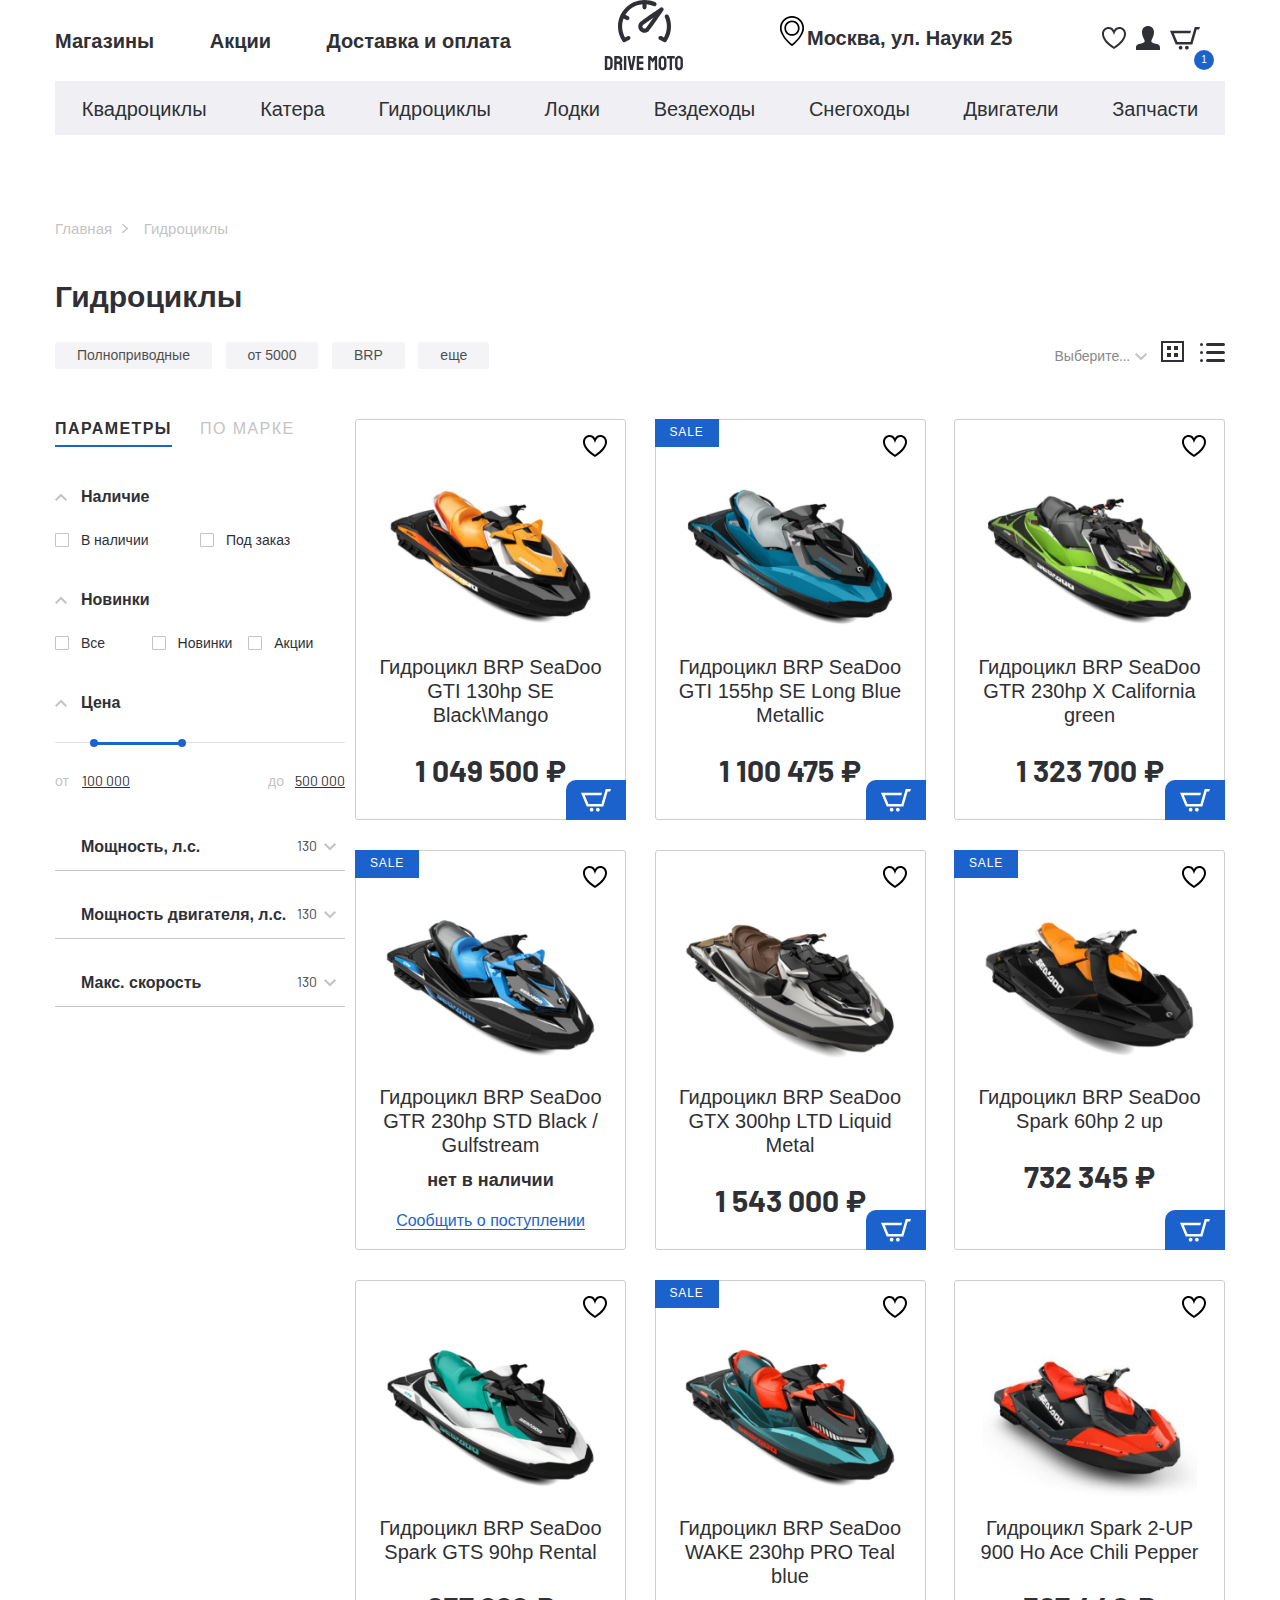
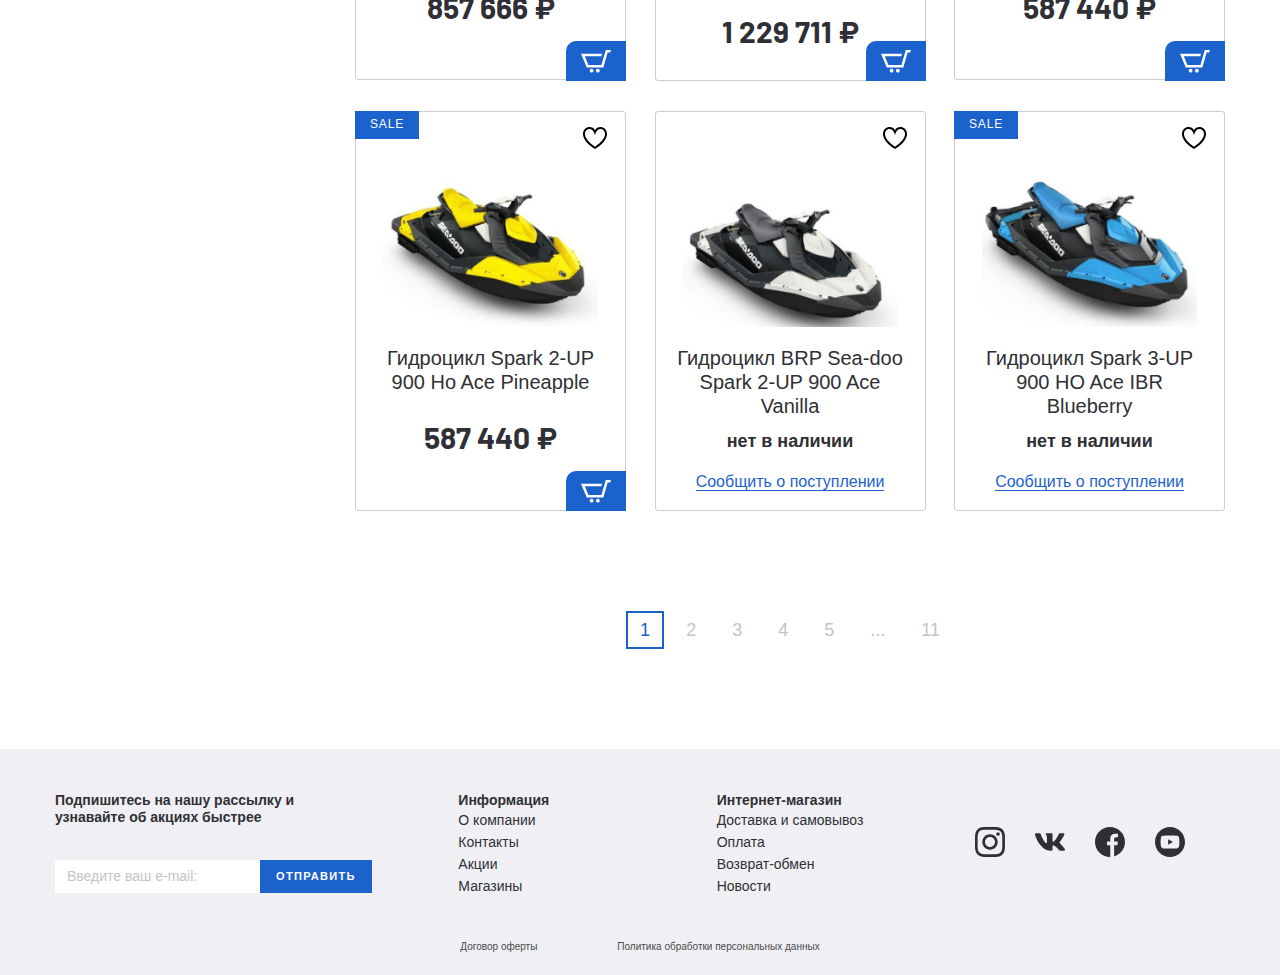
==== commit d106d972: "сделан фильтер до мощности включительно" ====
--- a/catalog.html
+++ b/catalog.html
@@ -148,9 +148,72 @@
                         </div>
                       </div>
                     </li>
-                    <li class="aside-filter__item-drop"></li>
-                    <li class="aside-filter__item-drop"></li>
-                    <li class="aside-filter__item-list"></li>
+                    <li class="aside-filter__item-drop">
+                      <p class="aside-filter__item-title filter__item-drop filter__item-drop--active">Новинки</p>
+                      <div class="aside-filter__content aside-filter__content-radio">
+                        <div class="aside-filter__content-box">
+                          <label class="aside-filter__content-label">
+                            <input class="filter-style" name="radio" type="radio">
+                            Все
+                          </label>
+                        </div>
+                        <div class="aside-filter__content-box">
+                          <label class="aside-filter__content-label">
+                            <input class="filter-style" name="radio" type="radio">
+                            Новинки
+                          </label>
+                        </div>
+                        <div class="aside-filter__content-box">
+                          <label class="aside-filter__content-label">
+                            <input class="filter-style" name="radio" type="radio">
+                            Акции
+                          </label>
+                        </div>
+                      </div>
+                    </li>
+                    <li class="aside-filter__item-drop">
+                      <p class="aside-filter__item-title filter__item-drop filter__item-drop--active">Цена</p>
+                      <div class="aside-filter__content">
+                        <input type="text" class="js-range-slider" name="my_range" value="" data-min="100000"
+                          data-max="500000" data-from="150000" data-to="275000">
+                      </div>
+                    </li>
+                    <li class="aside-filter__item-list">
+                      <div class="filter__item-list">
+                        <p class="filter__item-listtitle">
+                          Мощность, л.с.
+                        </p>
+                        <select class="filter-style filter__item-listselect">
+                          <option>130</option>
+                          <option>180</option>
+                          <option>230</option>
+                          <option>300</option>
+                        </select>
+                      </div>
+                      <div class="filter__item-list">
+                        <p class="filter__item-listtitle">
+                          Мощность двигателя, л.с.
+                        </p>
+                        <select class="filter-style filter__item-listselect">
+                          <option>130</option>
+                          <option>180</option>
+                          <option>230</option>
+                          <option>300</option>
+                        </select>
+                      </div>
+                      <div class="filter__item-list">
+                        <p class="filter__item-listtitle">
+                          Макс. скорость
+                        </p>
+                        <select class="filter-style filter__item-listselect">
+                          <option>130</option>
+                          <option>180</option>
+                          <option>230</option>
+                          <option>300</option>
+                        </select>
+                      </div>
+
+                    </li>
                   </ul>
                 </form>
               </div>
--- a/css/style.css
+++ b/css/style.css
@@ -710,10 +710,6 @@
 .catalog__filter-btn button + button {
   margin-left: 10px;
 }
-button.catalog__filter-btngrid {
-}
-button.catalog__filter-btnline {
-}
 .catalog__inner {
   display: flex;
 }
@@ -789,7 +785,6 @@
   padding-left: 26px;
 }
 .filter__item-drop {
-  margin-bottom: 20px;
   position: relative;
   cursor: pointer;
 }
@@ -808,6 +803,8 @@
 }
 .aside-filter__content {
   display: flex;
+  flex-wrap: wrap;
+  margin-top: 20px;
 }
 .aside-filter__content-box {
   width: 50%;
@@ -817,3 +814,181 @@
   line-height: 17px;
   font-size: 14px;
 }
+.jq-checkbox,
+.jq-radio {
+  background: #fff;
+  width: 14px;
+  height: 14px;
+  border: 1px solid #c4c4c4;
+  border-radius: 1px;
+  box-shadow: none;
+  vertical-align: -2px;
+  margin: 0 8px 0 0;
+}
+.jq-checkbox.checked,
+.jq-radio.checked {
+  background: #1c62cd;
+  border: none;
+}
+.jq-checkbox.checked .jq-checkbox__div {
+  width: 8px;
+  height: 6px;
+  margin: 4px 0 0 3px;
+  border-bottom: none;
+  border-left: none;
+  transform: rotate(0);
+  background-image: url("../images/checked.svg");
+}
+.jq-radio.checked .jq-radio__div {
+  width: 0;
+  height: 0;
+  margin: 0;
+  border-radius: 0;
+  background: transparent;
+  box-shadow: none;
+}
+
+.aside-filter__content.aside-filter__content-radio {
+  flex-wrap: nowrap;
+}
+.irs--flat {
+  width: 100%;
+  margin-top: -15px;
+}
+
+.irs--flat .irs-from,
+.irs--flat .irs-to,
+.irs--flat .irs-single {
+  display: none;
+}
+.irs--flat .irs-min,
+.irs--flat .irs-max {
+  font-family: "Barlow", sans-serif;
+  top: 55px;
+  padding: 0;
+  line-height: 17px;
+  text-decoration: underline;
+  font-size: 14px;
+  color: #2f3035;
+  text-shadow: none;
+  background-color: transparent;
+  border-radius: 0;
+  visibility: visible !important;
+  padding-left: 27px;
+}
+.irs-min::before,
+.irs-max::before {
+  position: absolute;
+  font-size: 14px;
+  line-height: 17px;
+  text-decoration: none;
+  color: #c4c4c4;
+  left: 0;
+}
+.irs-min::before {
+  content: "от";
+}
+.irs-max::before {
+  content: "до";
+}
+.irs--flat .irs-line {
+  top: 25px;
+  height: 1px;
+  background-color: #e0e0e0;
+  border-radius: 0;
+}
+.irs--flat .irs-bar {
+  top: 25px;
+  height: 3px;
+  background-color: #1c62cd;
+}
+
+.irs--flat .irs-handle {
+  top: 22px;
+  width: 8px;
+  height: 8px;
+  background-color: #1c62cd;
+  border-radius: 50%;
+}
+.irs--flat .irs-handle > i:first-child,
+.irs--flat .irs-handle.state_hover > i:first-child,
+.irs--flat .irs-handle:hover > i:first-child {
+  background: transparent !important;
+}
+.aside-filter__item-list {
+  margin: 46px 0 40px;
+}
+.filter__item-list {
+  padding-top: 34px;
+  border-bottom: 1px solid #c4c4c4;
+  display: flex;
+  justify-content: space-between;
+}
+.filter__item-listtitle {
+  font-family: "SFProDisplay-Semibold", sans-serif;
+  font-weight: 600;
+  font-size: 16px;
+  line-height: 19px;
+  padding-bottom: 14px;
+  padding-left: 26px;
+}
+.filter__item-listselect {
+  font-family: "Barlow", sans-serif;
+  font-size: 14px;
+  line-height: 17px;
+  color: #48494d;
+}
+.jq-selectbox__select {
+  font-family: "Barlow", sans-serif;
+  font-size: 14px;
+  line-height: 17px;
+  color: #48494d;
+  height: 20px;
+  padding: 0 25px 0 10px;
+  border-radius: 0;
+  background: transparent;
+  box-shadow: none;
+  text-shadow: none;
+  border: none;
+}
+.jq-selectbox__trigger-arrow {
+  position: absolute;
+  top: 14px;
+  right: 12px;
+  width: 0;
+  height: 0;
+  border: none;
+}
+.jq-selectbox__trigger {
+  background-image: url(../images/arr-down.svg);
+  bottom: 5px;
+  top: 6px;
+  right: 9px;
+  width: 12px;
+  height: 8px;
+  transform: rotate(0deg);
+  border-left: none;
+}
+.jq-selectbox__select:hover,
+.jq-selectbox__select:active {
+  background: transparent;
+  box-shadow: none;
+}
+.jq-selectbox.focused .jq-selectbox__select {
+  border: none;
+}
+.jq-selectbox li:hover {
+  background: rgba(107, 126, 172, 0.05);
+  color: rgba(0, 0, 0, 0.6);
+}
+.jq-selectbox li.selected {
+  background: rgba(107, 126, 172, 0.05);
+  color: rgba(0, 0, 0, 0.6);
+}
+.jq-selectbox li {
+  color: rgba(0, 0, 0, 0.6);
+}
+.jq-selectbox__dropdown {
+  border-radius: 0;
+  padding-top: 15px;
+}
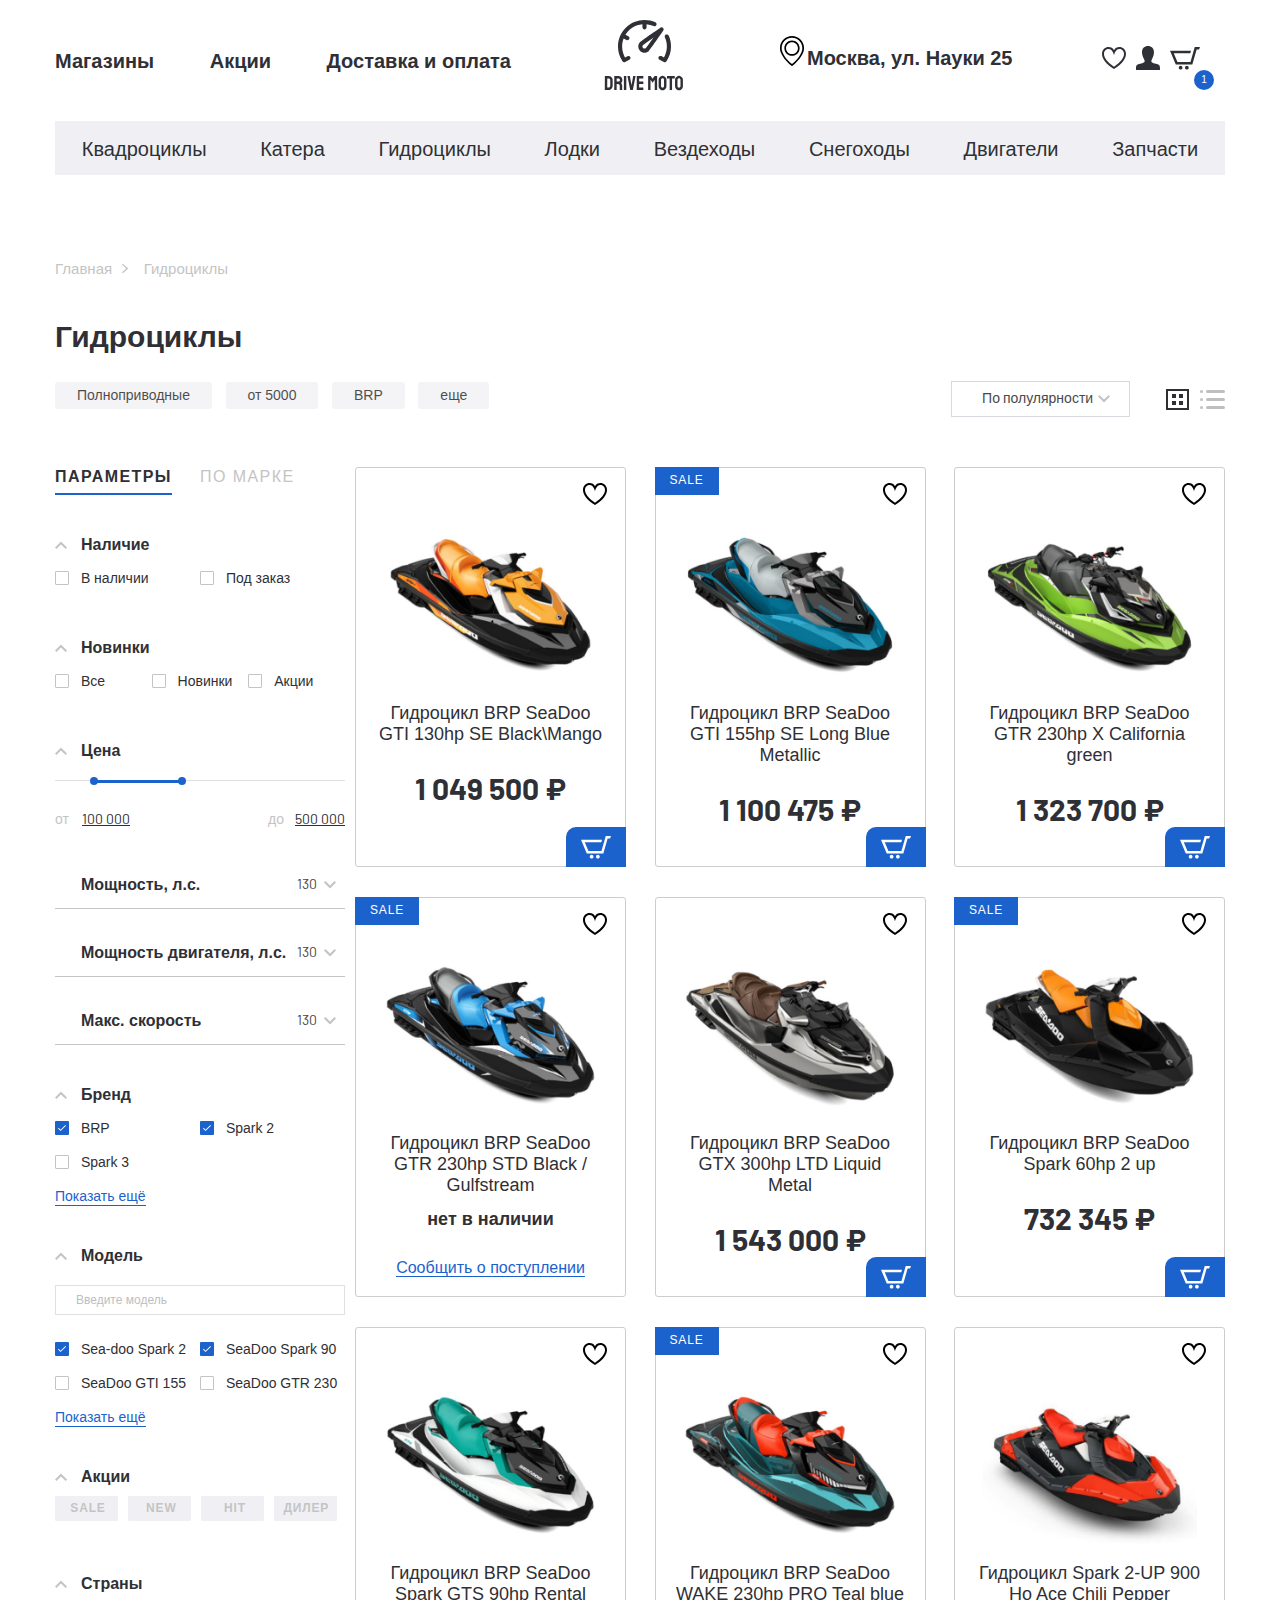
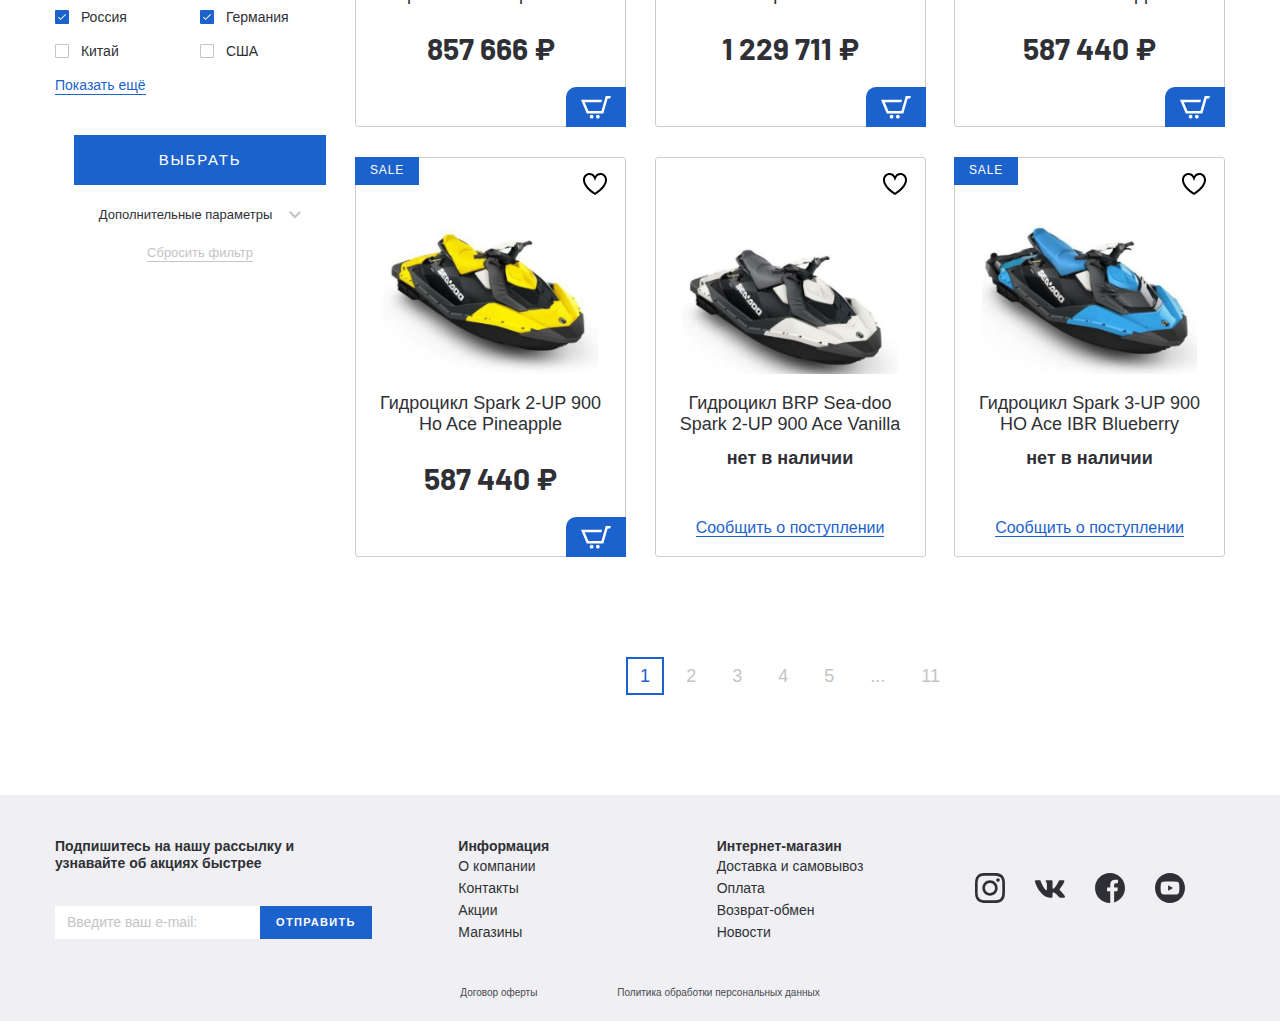
==== commit 37b2d365: "сверстана страница каталога" ====
--- a/catalog.html
+++ b/catalog.html
@@ -90,12 +90,12 @@
           <button>еще</button>
         </div>
         <div class="catalog__filter-btn">
-          <select class="filter-style">
-            <option value=""></option>
-            <option value=""></option>
-            <option value=""></option>
+          <select class="filter-style select-item">
+            <option>По полулярности</option>
+            <option>По названию</option>
+            <option>По цене</option>
           </select>
-          <button class="catalog__filter-btngrid">
+          <button class="catalog__filter-btngrid catalog__filter-button catalog__filter-button--active">
             <svg width="23" height="21" viewBox="0 0 23 21" fill="none" xmlns="http://www.w3.org/2000/svg">
               <rect x="1" y="1" width="21" height="19" stroke="#2F3035" stroke-width="2" />
               <rect x="7" y="6" width="2" height="2" fill="#2F3035" stroke="#2F3035" stroke-width="2" />
@@ -105,7 +105,7 @@
             </svg>
 
           </button>
-          <button class="catalog__filter-btnline">
+          <button class="catalog__filter-btnline catalog__filter-button">
             <svg width="25" height="19" viewBox="0 0 25 19" fill="none" xmlns="http://www.w3.org/2000/svg">
               <g opacity="1">
                 <rect x="6" width="19" height="3" rx="1.5" fill="#2F3035" />
@@ -214,6 +214,137 @@
                       </div>
 
                     </li>
+
+                    <li class="aside-filter__item-drop">
+                      <p class="aside-filter__item-title filter__item-drop filter__item-drop--active">Бренд</p>
+                      <div class="aside-filter__content">
+                        <div class="aside-filter__content-box">
+                          <label class="aside-filter__content-label">
+                            <input class="filter-style" type="checkbox" checked>
+                            BRP
+                          </label>
+                        </div>
+                        <div class="aside-filter__content-box">
+                          <label class="aside-filter__content-label">
+                            <input class="filter-style" type="checkbox" checked>
+                            Spark 2
+                          </label>
+                        </div>
+                        <div class="aside-filter__content-box">
+                          <label class="aside-filter__content-label">
+                            <input class="filter-style" type="checkbox">
+                            Spark 3
+                          </label>
+                        </div>
+                        <div class="filter-more">
+                          <button class="filter-more__btn">Показать ещё</button>
+                        </div>
+                      </div>
+                    </li>
+
+                    <li class="aside-filter__item-drop">
+                      <p class="aside-filter__item-title filter__item-drop filter__item-drop--active">Модель</p>
+                      <div class="aside-filter__content">
+                        <input class="filter-search" type="text" placeholder="Введите модель ">
+                        <div class="aside-filter__content-box">
+                          <label class="aside-filter__content-label">
+                            <input class="filter-style" type="checkbox" checked>
+                            Sea-doo Spark 2
+                          </label>
+                        </div>
+                        <div class="aside-filter__content-box">
+                          <label class="aside-filter__content-label">
+                            <input class="filter-style" type="checkbox" checked>
+                            SeaDoo Spark 90
+                          </label>
+                        </div>
+                        <div class="aside-filter__content-box">
+                          <label class="aside-filter__content-label">
+                            <input class="filter-style" type="checkbox">
+                            SeaDoo GTI 155
+                          </label>
+                        </div>
+                        <div class="aside-filter__content-box">
+                          <label class="aside-filter__content-label">
+                            <input class="filter-style" type="checkbox">
+                            SeaDoo GTR 230
+                          </label>
+                        </div>
+                        <div class="filter-more">
+                          <button class="filter-more__btn">Показать ещё</button>
+                        </div>
+                      </div>
+                    </li>
+
+                    <li class="aside-filter__item-drop btn-checked">
+                      <p class="aside-filter__item-title filter__item-drop filter__item-drop--active">Акции</p>
+                      <div class="aside-filter__content">
+                        <div class="aside-filter__content-box">
+                          <label class="aside-filter__content-label">
+                            <input class="filter-style" type="checkbox">
+                            <span class="btn-checked__text">SALE</span>
+                          </label>
+                        </div>
+                        <div class="aside-filter__content-box">
+                          <label class="aside-filter__content-label">
+                            <input class="filter-style" type="checkbox">
+                            <span class="btn-checked__text">NEW</span>
+                          </label>
+                        </div>
+                        <div class="aside-filter__content-box">
+                          <label class="aside-filter__content-label">
+                            <input class="filter-style" type="checkbox">
+                            <span class="btn-checked__text">HIT</span>
+                          </label>
+                        </div>
+                        <div class="aside-filter__content-box">
+                          <label class="aside-filter__content-label">
+                            <input class="filter-style" type="checkbox">
+                            <span class="btn-checked__text">ДИЛЕР</span>
+                          </label>
+                        </div>
+                      </div>
+                    </li>
+
+
+                    <li class="aside-filter__item-drop">
+                      <p class="aside-filter__item-title filter__item-drop filter__item-drop--active">Страны</p>
+                      <div class="aside-filter__content">
+                        <div class="aside-filter__content-box">
+                          <label class="aside-filter__content-label">
+                            <input class="filter-style" type="checkbox" checked>
+                            Россия
+                          </label>
+                        </div>
+                        <div class="aside-filter__content-box">
+                          <label class="aside-filter__content-label">
+                            <input class="filter-style" type="checkbox" checked>
+                            Германия
+                          </label>
+                        </div>
+                        <div class="aside-filter__content-box">
+                          <label class="aside-filter__content-label">
+                            <input class="filter-style" type="checkbox">
+                            Китай
+                          </label>
+                        </div>
+                        <div class="aside-filter__content-box">
+                          <label class="aside-filter__content-label">
+                            <input class="filter-style" type="checkbox">
+                            CША
+                          </label>
+                        </div>
+                        <div class="filter-more">
+                          <button class="filter-more__btn">Показать ещё</button>
+                        </div>
+                      </div>
+                    </li>
+                    <li class="aside-filter__item-drop aside-filter__item-btn">
+                      <button class="filter-btn__send filter-btn__send--active" type="submit">ВЫБРАТЬ</button>
+                      <p class="filter__extra">Дополнительные параметры</p>
+                      <div class="filter__extra-content">more</div>
+                      <button class="filter-btn__reset" type="reset">Сбросить фильтр</button>
+                    </li>
                   </ul>
                 </form>
               </div>
--- a/css/style.css
+++ b/css/style.css
@@ -52,6 +52,7 @@
   min-width: 122px;
   font-family: "SFProDisplay-Bold", sans-serif;
   font-weight: 700;
+  padding: 20px 0;
 }
 
 .header__box {
@@ -398,6 +399,10 @@
 .product-item__wrapper {
   position: relative;
   width: 271px;
+  transition: all 0.3s;
+}
+.product-item__wrapper.product-item__wrapper--list {
+  width: 100%;
 }
 .product-item {
   border: 1px solid #cdcdcd;
@@ -411,6 +416,8 @@
 .product-item__title {
   font-weight: normal;
   padding: 14px 0 25px;
+  font-size: 18px;
+  line-height: 21px;
 }
 .product-item__favorite {
   position: absolute;
@@ -700,6 +707,10 @@
 .catalog__filter-items button + button {
   margin-left: 8px;
 }
+.catalog__filter-btn {
+  display: flex;
+  align-items: center;
+}
 .catalog__filter-btn button {
   background-color: transparent;
   border: none;
@@ -709,6 +720,29 @@
 }
 .catalog__filter-btn button + button {
   margin-left: 10px;
+}
+button.catalog__filter-btngrid {
+  width: 26px;
+  height: 21px;
+  outline: none;
+}
+button.catalog__filter-btnline {
+  width: 25px;
+  height: 19px;
+  outline: none;
+}
+.catalog__filter-button {
+  opacity: 0.3;
+}
+.catalog__filter-button--active {
+  opacity: 1;
+}
+.select-item {
+  border: 1px solid #d7d9df;
+  font-size: 14px;
+  line-height: 17px;
+  margin-right: 34px;
+  padding: 7px 10px 7px 20px;
 }
 .catalog__inner {
   display: flex;
@@ -804,10 +838,11 @@
 .aside-filter__content {
   display: flex;
   flex-wrap: wrap;
-  margin-top: 20px;
+  margin-top: 10px;
 }
 .aside-filter__content-box {
   width: 50%;
+  margin-bottom: 10px;
 }
 .aside-filter__content-label {
   cursor: pointer;
@@ -992,3 +1027,126 @@
   border-radius: 0;
   padding-top: 15px;
 }
+.filter-more {
+  width: 100%;
+}
+.filter-more__btn {
+  font-size: 14px;
+  line-height: 17px;
+  color: #1c62cd;
+  border: none;
+  border-bottom: 1px solid #1c62cd;
+  background-color: transparent;
+  padding: 0;
+  outline: none;
+  cursor: pointer;
+}
+.filter-search {
+  width: 100%;
+  border: 1px solid #e0e0e0;
+  height: 30px;
+  outline: none;
+  padding: 0 20px;
+  font-size: 12px;
+  line-height: 14px;
+  margin-top: 10px;
+  margin-bottom: 20px;
+}
+.filter-search::placeholder {
+  color: #bdbec2;
+}
+.btn-checked .aside-filter__content {
+  flex-wrap: nowrap;
+  justify-content: space-between;
+}
+.btn-checked .aside-filter__content-box {
+  width: auto;
+}
+.btn-checked .aside-filter__content-label {
+  position: relative;
+  height: 25px;
+  width: 63px;
+  font-weight: bold;
+  font-size: 12px;
+  line-height: 14px;
+  letter-spacing: 0.07em;
+  color: #c4c4c4;
+}
+.btn-checked .jq-checkbox {
+  height: 25px;
+  width: 63px;
+  background: #f0f0f4;
+  border: none;
+}
+.btn-checked .jq-checkbox.checked {
+  background: #1c62cd;
+  color: #fff;
+}
+.btn-checked .jq-checkbox.checked ~ .btn-checked__text {
+  color: #fff;
+}
+.btn-checked .jq-checkbox.checked .jq-checkbox__div {
+  display: none;
+}
+.btn-checked__text {
+  position: absolute;
+  top: -7px;
+  left: 50%;
+  transform: translateX(-57%);
+  z-index: 5;
+}
+.filter-btn__send {
+  background: #f0f0f4;
+  padding: 16px 85px;
+  text-transform: uppercase;
+  font-size: 15px;
+  line-height: 18px;
+  letter-spacing: 0.12em;
+  outline: none;
+  border: none;
+  color: #bdbec2;
+  cursor: pointer;
+  margin-bottom: 15px;
+}
+.filter-btn__send--active {
+  background-color: #1c62cd;
+  color: #fff;
+}
+.aside-filter__item-btn {
+  text-align: center;
+}
+.filter__extra {
+  font-size: 13px;
+  line-height: 16px;
+  position: relative;
+  padding-right: 29px;
+  display: inline-block;
+  cursor: pointer;
+  margin-bottom: 15px;
+}
+.filter__extra::after {
+  content: "";
+  position: absolute;
+  right: 0;
+  background-image: url("../images/arr-down.svg");
+  width: 12px;
+  height: 8px;
+  top: 4px;
+}
+.filter__extra-content {
+  display: none;
+}
+.filter__extra.filter__item-drop--active::after {
+  transform: rotate(180deg);
+}
+.filter-btn__reset {
+  background-color: transparent;
+  padding: 0;
+  border: none;
+  outline: none;
+  font-size: 13px;
+  line-height: 16px;
+  color: #c4c4c4;
+  border-bottom: 1px solid #c4c4c4;
+  cursor: pointer;
+}
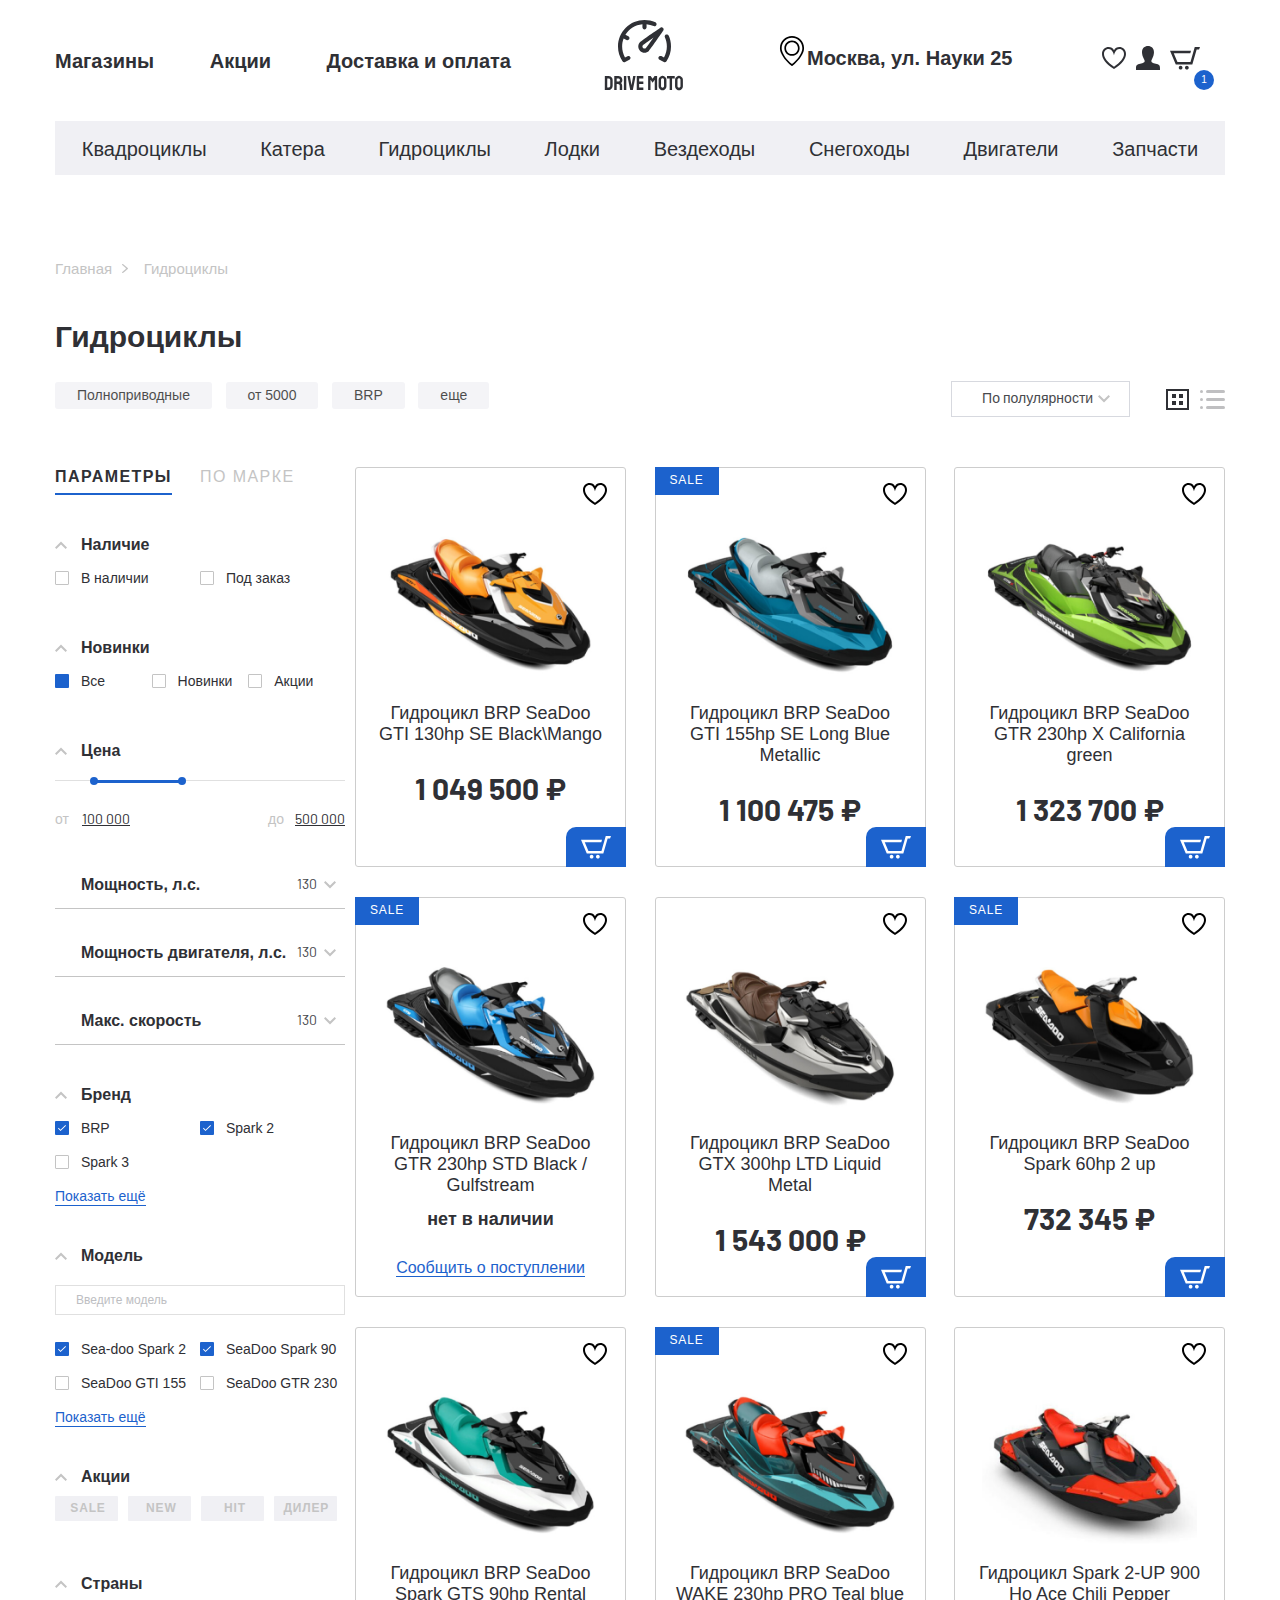
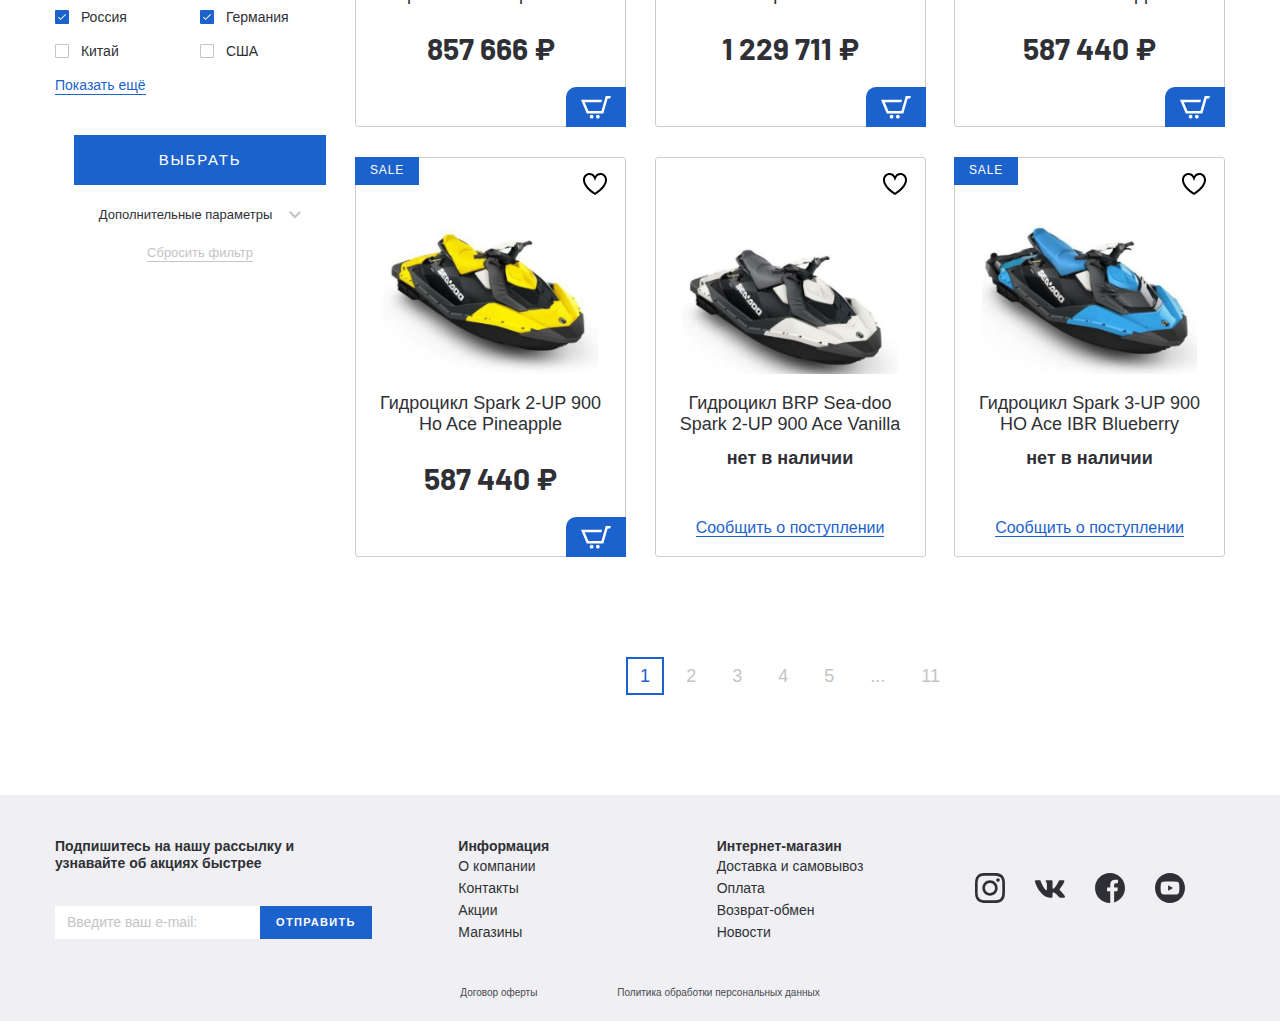
==== commit 9c5d7c68: "сайт полностью доделан, без адаптации" ====
--- a/catalog.html
+++ b/catalog.html
@@ -124,11 +124,11 @@
         <aside class="catalog__inner-aside aside-filter">
           <div class="tabs-wrapper">
             <div class="tabs aside-filter__tabs">
-              <a class="tab aside-filter__tab tab--active" href="#"><span>Параметры</span></a>
-              <a class="tab aside-filter__tab" href="#"><span>по марке</span></a>
+              <a class="tab aside-filter__tab tab--active" href="#filter-1"><span>Параметры</span></a>
+              <a class="tab aside-filter__tab" href="#filter-2"><span>по марке</span></a>
             </div>
             <div class="tabs-container">
-              <div class="tabs-content aside-filter__tabs-content tabs-content--active">
+              <div id="filter-1" class="tabs-content aside-filter__tabs-content tabs-content--active">
                 <form class="aside-filter__form">
                   <ul class="aside-filter__list">
                     <li class="aside-filter__item-drop">
@@ -153,7 +153,7 @@
                       <div class="aside-filter__content aside-filter__content-radio">
                         <div class="aside-filter__content-box">
                           <label class="aside-filter__content-label">
-                            <input class="filter-style" name="radio" type="radio">
+                            <input class="filter-style" name="radio" type="radio" checked>
                             Все
                           </label>
                         </div>
@@ -348,7 +348,7 @@
                   </ul>
                 </form>
               </div>
-              <div class="tabs-content aside-filter__tabs-content">content-2</div>
+              <div id="filter-2" class="tabs-content aside-filter__tabs-content">content-2</div>
             </div>
           </div>
         </aside>
@@ -618,14 +618,4 @@
   <script src="js/main.js"></script>
 </body>
 
-</html>
-
-
-<!-- <div class="tabs-wrapper">
-  <div class="tabs">
-    <a class="tab tab--active" href="#"></a>
-  </div>
-  <div class="tabs-container">
-    <div class="tabs-content"></div>
-  </div>
-</div> -->+</html>--- a/css/style.css
+++ b/css/style.css
@@ -1150,3 +1150,212 @@
   border-bottom: 1px solid #c4c4c4;
   cursor: pointer;
 }
+.product-card {
+  margin-bottom: 80px;
+}
+.product-card__inner {
+  display: flex;
+  justify-content: space-between;
+}
+.product-card__img-box {
+  width: 500px;
+  padding-top: 64px;
+  text-align: center;
+  font-family: "Barlow", sans-serif;
+  position: relative;
+}
+.product-card__img-box::before {
+  font-size: 15px;
+  line-height: 18px;
+  letter-spacing: 0.12em;
+  padding: 13px 25px;
+  border-radius: 3px;
+}
+
+.product-card__price-old {
+  line-height: 44px;
+  opacity: 0.6;
+  font-size: 30px;
+  display: inline-block;
+  background-image: url("../images/old-line.svg");
+  background-repeat: no-repeat;
+  background-size: cover;
+}
+.product-card__price-new {
+  font-weight: bold;
+  font-size: 40px;
+  line-height: 48px;
+  margin-bottom: 17px;
+}
+.product-card__link {
+  border-bottom: 1px solid #1c62cd;
+  font-size: 15px;
+  line-height: 18px;
+  color: #1c62cd;
+}
+.product-card__content {
+  width: 570px;
+}
+.product-card__title {
+  font-family: "SFProDisplay-Bold", sans-serif;
+  font-weight: bold;
+  font-size: 30px;
+  line-height: 36px;
+  margin-bottom: 10px;
+}
+.product-card__code {
+  margin-bottom: 22px;
+  font-size: 15px;
+  line-height: 18px;
+  opacity: 0.6;
+}
+.product-card__buttons {
+  margin-bottom: 50px;
+}
+.product-card__tab {
+  font-size: 20px;
+  line-height: 24px;
+  opacity: 0.6;
+  padding-bottom: 5px;
+  padding-right: 17px;
+  margin-bottom: 5px;
+}
+.product-card__tab + .product-card__tab {
+  padding-left: 17px;
+}
+.product-card__tab.tab--active {
+  font-family: "SFProDisplay-Bold", sans-serif;
+  font-weight: bold;
+  opacity: 1;
+  border-bottom: 2px solid #1c62cd;
+}
+.product-card__item {
+  padding: 15px 0 6px;
+  border-bottom: 1px solid rgba(47, 48, 53, 0.1);
+  display: flex;
+  justify-content: space-between;
+}
+.product-card__item-left {
+  padding-right: 15px;
+}
+.product-card__item-right {
+  width: 125px;
+}
+.product-card__list {
+  margin-bottom: 20px;
+}
+.product-card__more {
+  font-size: 14px;
+  line-height: 17px;
+  color: #1c62cd;
+  border-bottom: 1px solid #1c62cd;
+  margin-bottom: 45px;
+}
+.product-card__btn button {
+  font-size: 14px;
+  line-height: 17px;
+  letter-spacing: 0.12em;
+  text-transform: uppercase;
+  color: #ffffff;
+  background: #1c62cd;
+  border-radius: 3px;
+  padding: 16px 56px;
+  border: none;
+  cursor: pointer;
+}
+.product-card__buttons a + a {
+  margin-left: 30px;
+}
+.card__tabs {
+  margin-bottom: 100px;
+}
+.card__tab-box {
+  background: #f0f0f4;
+  display: flex;
+  justify-content: space-around;
+  align-items: center;
+  padding: 22px 0;
+  margin-bottom: 50px;
+}
+.card__tab {
+  font-size: 20px;
+  line-height: 24px;
+  opacity: 0.6;
+}
+.card__tab.tab--active {
+  font-size: 20px;
+  line-height: 24px;
+  opacity: 1;
+  border-bottom: 2px solid #1c62cd;
+}
+.card__top-line {
+  margin-bottom: 10px;
+}
+.card__label-search {
+  font-size: 17px;
+  line-height: 20px;
+  color: rgba(47, 48, 53, 0.7);
+}
+.card__input-search {
+  background: #f0f0f4;
+  border-radius: 3px;
+  margin-left: 17px;
+  padding: 9px 37px 9px 17px;
+  border: none;
+  outline: none;
+  margin-right: 100px;
+}
+.card__label-pickup {
+  margin-left: 54px;
+  font-size: 17px;
+  line-height: 20px;
+  color: rgba(47, 48, 53, 0.7);
+}
+.card__list-item {
+  padding: 20px 0;
+  border-bottom: 1px solid rgba(47, 48, 53, 0.1);
+  display: flex;
+  font-size: 16px;
+  line-height: 22px;
+  color: rgba(47, 48, 53, 0.7);
+}
+.card__list-itemtitle {
+  color: rgb(47, 48, 53);
+  font-size: 20px;
+  line-height: 24px;
+}
+.card__list-address {
+  width: 220px;
+  margin-right: 80px;
+}
+.card__list-workhours {
+  width: 157px;
+  margin-right: 96px;
+}
+.workhours {
+  display: flex;
+  justify-content: space-between;
+}
+.card__list-avialable {
+  width: 140px;
+  margin-right: 60px;
+}
+.card__list-num {
+  width: 104px;
+}
+.card__list-btn {
+  margin-left: auto;
+}
+.card__list-btn button {
+  font-size: 13px;
+  line-height: 16px;
+  letter-spacing: 0.12em;
+  color: #ffffff;
+  background-color: #1c62cd;
+  border: none;
+  outline: none;
+  padding: 9px 40px;
+  text-transform: uppercase;
+  border-radius: 3px;
+  cursor: pointer;
+}
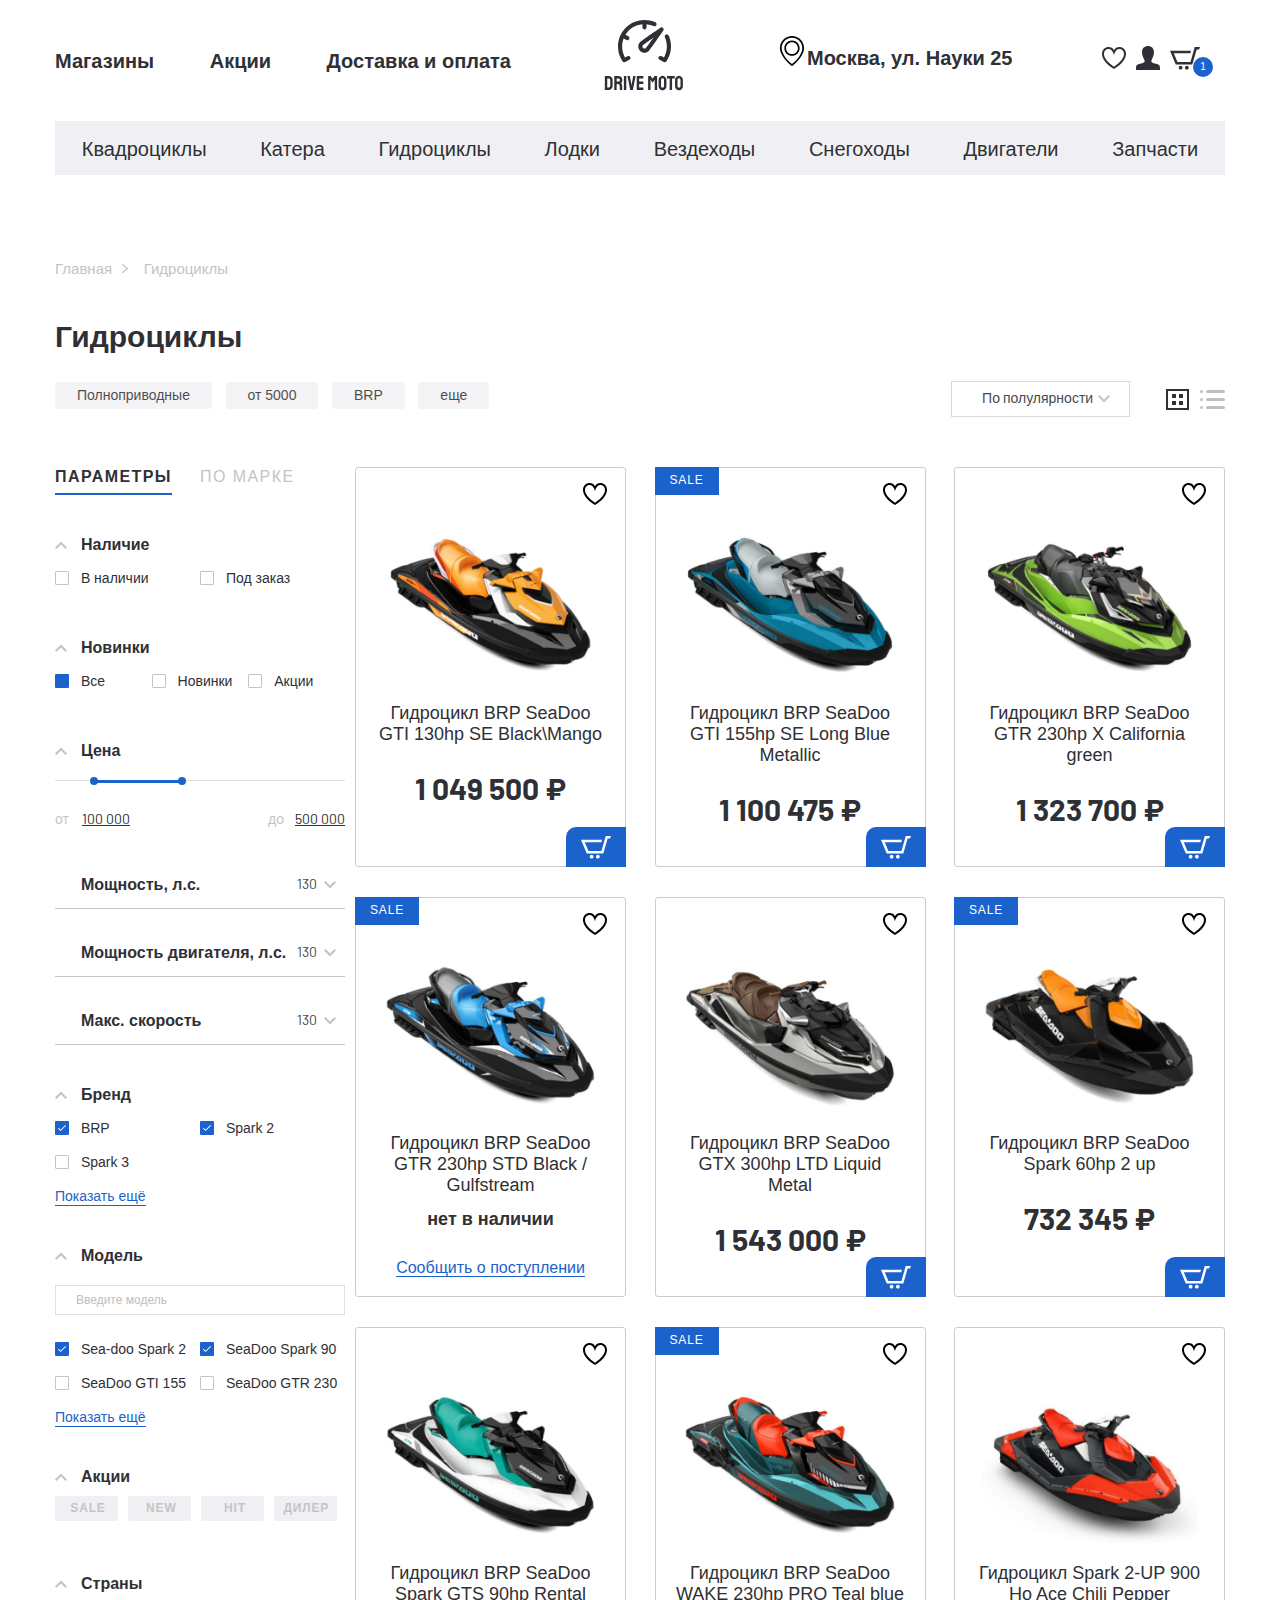
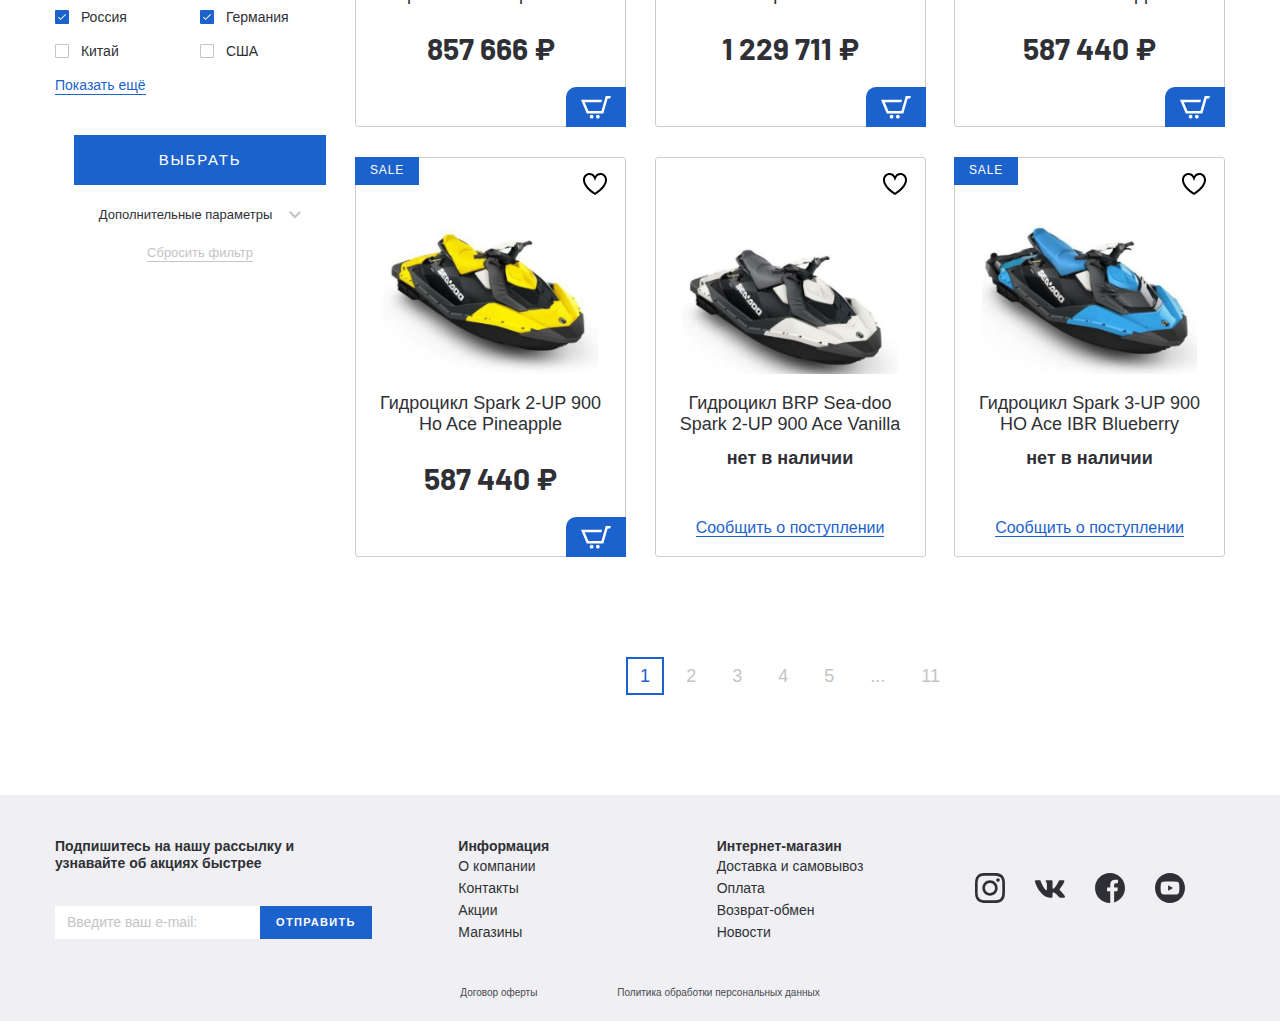
==== commit 3a4b6f0f: "адаптив шапки, меню и баннера" ====
--- a/catalog.html
+++ b/catalog.html
@@ -16,6 +16,7 @@
   <link rel="stylesheet" href="css/jquery.formstyler.theme.css">
   <link rel="stylesheet" href="css/jquery.rateyo.min.css">
   <link rel="stylesheet" href="css/style.css">
+  <link rel="stylesheet" href="css/media.css">
 </head>
 
 <body>
--- a/css/style.css
+++ b/css/style.css
@@ -34,6 +34,8 @@
   font-size: 20px;
   line-height: 24px;
   font-weight: 400;
+  overflow-x: hidden;
+  min-width: 320px;
 }
 .container {
   max-width: 1200px;
@@ -57,6 +59,10 @@
 
 .header__box {
   display: flex;
+}
+
+.menu__btn {
+  display: none;
 }
 
 .header__adress {
@@ -86,7 +92,35 @@
 .menu__item + .menu__item {
   padding-left: 50px;
 }
-
+.menu-mobile__list {
+  width: 243px;
+  box-shadow: 0px 0px 20px rgba(0, 0, 0, 0.15);
+  transform: translateX(-100%);
+  transition: all 0.3s;
+  position: absolute;
+  z-index: 10;
+  background-color: #fff;
+}
+.menu__mobile-linewrapper {
+  display: none;
+}
+.menu-mobile__list--active {
+  transform: translateX(0);
+}
+.menu-mobile__item {
+  position: relative;
+  border-bottom: 1px solid rgba(0, 0, 0, 0.1);
+}
+.menu-mobile__link {
+  display: block;
+  padding-left: 53px;
+  padding-top: 36px;
+}
+.menu-mobile__img {
+  position: absolute;
+  left: 11px;
+  bottom: 0;
+}
 .user-list {
   margin-right: 15px;
   display: flex;
@@ -111,8 +145,8 @@
   background-color: #1c62cd;
   border-radius: 50%;
   text-align: center;
-  bottom: -15px;
-  right: -14px;
+  bottom: -2px;
+  right: -13px;
 }
 
 .menu-categories {
--- a/css/media.css
+++ b/css/media.css
@@ -0,0 +1,89 @@
+@media (max-width: 1200px) {
+  .banner-section__slider-img {
+    min-height: 380px;
+    max-width: 600px;
+  }
+  .banner-section__inner {
+    justify-content: space-around;
+  }
+  .banner-section__slider {
+    max-width: 600px;
+  }
+}
+
+@media (max-width: 1100px) {
+  .menu__item + .menu__item {
+    padding-left: 20px;
+  }
+  .header__adress {
+    margin-right: 20px;
+  }
+}
+@media (max-width: 968px) {
+  .header__bottom {
+    display: none;
+  }
+  .menu__list {
+    display: none;
+  }
+  .menu__btn {
+    display: block;
+    background-color: transparent;
+    cursor: pointer;
+    border: none;
+    outline: none;
+    padding: 0;
+  }
+  .menu__btn-line {
+    background: #2f3035;
+    border-radius: 3px;
+    height: 3px;
+    width: 34px;
+    margin: 8px 0;
+  }
+  .menu__mobile-linewrapper {
+    display: block;
+    font-family: "SFProDisplay-Bold", sans-serif;
+    font-weight: bold;
+    font-size: 20px;
+    line-height: 24px;
+    background-color: #f0f0f4;
+    overflow-x: scroll;
+  }
+  .menu__mobile-line {
+    padding: 14px 0 14px 15px;
+    width: 450px;
+  }
+  .banner-section__inner {
+    margin-top: 25px;
+    flex-wrap: wrap;
+    justify-content: center;
+  }
+  .banner-section__slider-item {
+    text-align: center;
+  }
+  .banner-section__slider {
+    max-width: 100%;
+  }
+  .banner-section__slider-img {
+    max-width: 100%;
+    margin-bottom: 25px;
+  }
+}
+
+@media (max-width: 640px) {
+  .header__adress {
+    display: none;
+  }
+  .banner-section__slider-img {
+    min-height: 200px;
+  }
+  .banner-section .container {
+    padding: 0;
+  }
+}
+@media (max-width: 440px) {
+  .banner-section__slider-img {
+    min-height: 164px;
+  }
+}
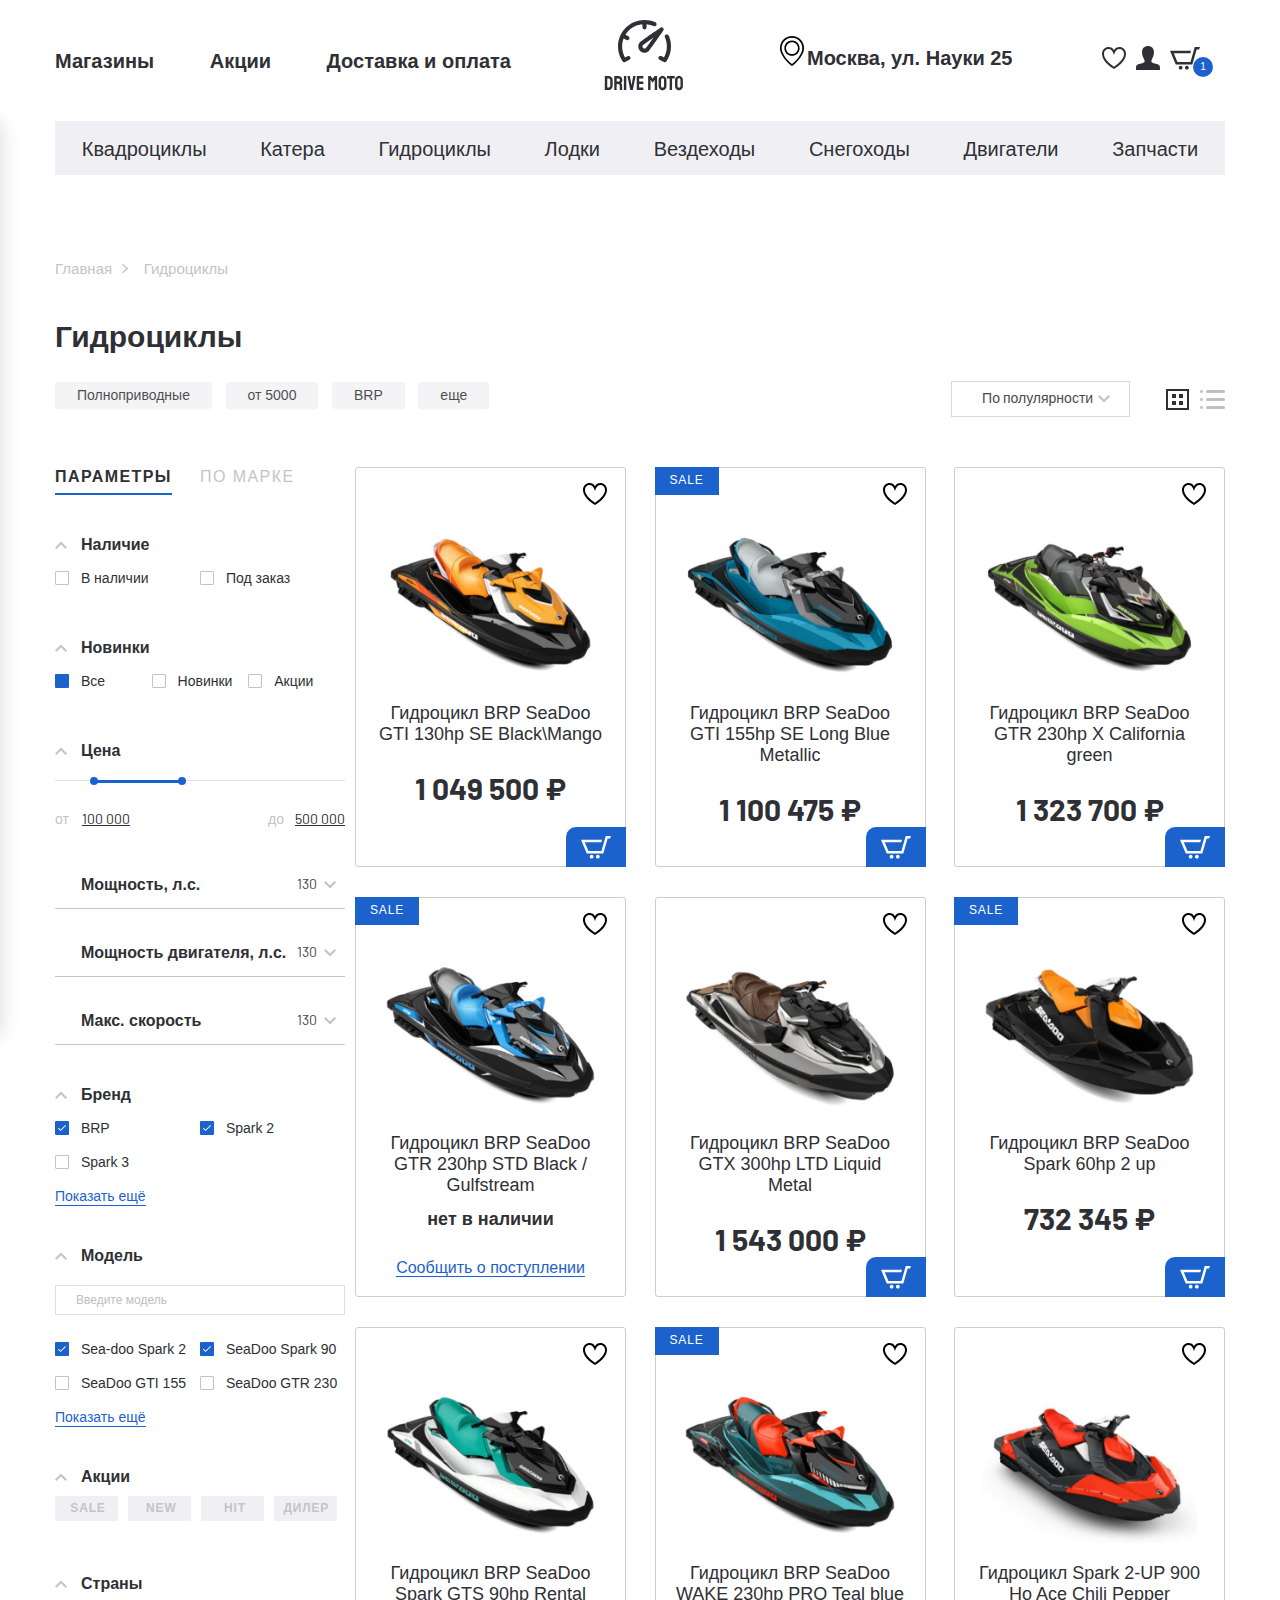
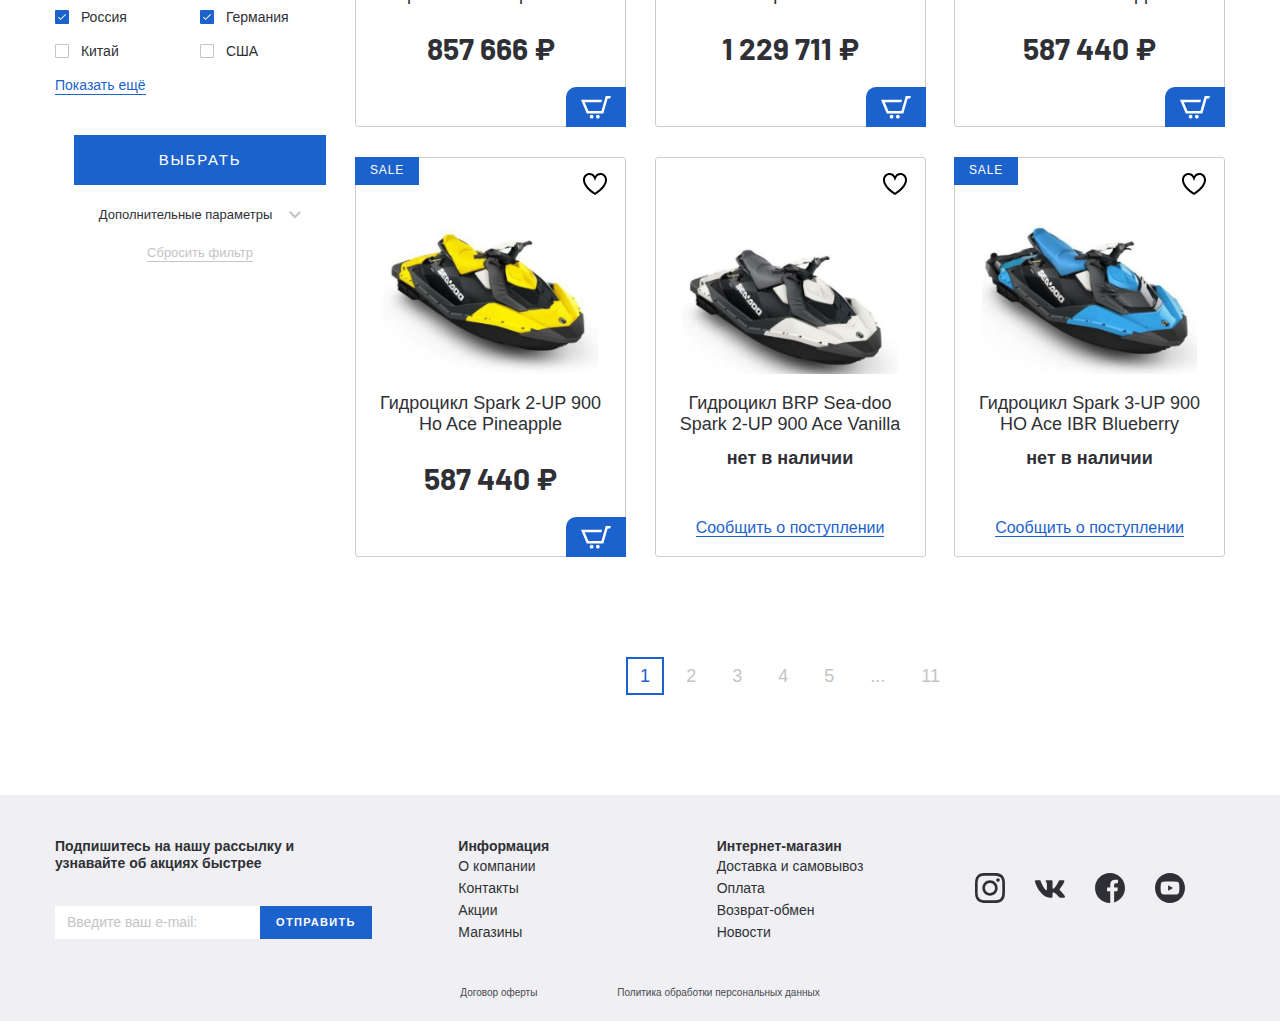
==== commit 0d4f15c4: "адаптив страницы каталога" ====
--- a/catalog.html
+++ b/catalog.html
@@ -25,13 +25,18 @@
       <div class="container">
         <div class="header__top-inner">
           <nav class="menu">
+            <button class="menu__btn">
+              <div class="menu__btn-line"></div>
+              <div class="menu__btn-line"></div>
+              <div class="menu__btn-line"></div>
+            </button>
             <ul class="menu__list">
               <li class="menu__item"><a href="#" class="menu__link">Магазины</a></li>
               <li class="menu__item"><a class="menu__link" href="#">Акции</a></li>
               <li class="menu__item"><a class="menu__link" href="#">Доставка и оплата</a></li>
             </ul>
           </nav>
-          <a class="logo" href="index.html">
+          <a class="logo" href="#">
             <img class="logo__img" src="images/logo.svg" alt="logo">
           </a>
           <div class="header__box">
@@ -53,13 +58,105 @@
         </div>
       </div>
     </div>
+    <ul class="menu-mobile__list">
+      <li class="menu-mobile__item">
+        <a class="menu-mobile__link" href="#">
+          <img class="menu-mobile__img" src="images/user-icon.svg" alt="login">
+          <p>Войти</p>
+        </a>
+      </li>
+      <li class="menu-mobile__item">
+        <a class="menu-mobile__link" href="#">
+          <img class="menu-mobile__img" src="images/user-icon.svg" alt="reg">
+          <p>Регистрация</p>
+        </a>
+      </li>
+      <li class="menu-mobile__item">
+        <a class="menu-mobile__link" href="#">
+          <img class="menu-mobile__img" src="images/favorite.svg" alt="fav">
+          <p>Избранное</p>
+        </a>
+      </li>
+      <li class="menu-mobile__item">
+        <a class="menu-mobile__link" href="#">
+          <img class="menu-mobile__img" src="images/bascket-icon.svg" alt="card">
+          <p>Корзина</p>
+        </a>
+      </li>
+      <li class="menu-mobile__item">
+        <a class="menu-mobile__link" href="#">
+          <img class="menu-mobile__img" src="images/house-icon.svg" alt="shops">
+          <p>Магазины</p>
+        </a>
+      </li>
+      <li class="menu-mobile__item">
+        <a class="menu-mobile__link" href="#">
+          <img class="menu-mobile__img" src="images/percent-icon.svg" alt="actions">
+          <p>Акции</p>
+        </a>
+      </li>
+      <li class="menu-mobile__item">
+        <a class="menu-mobile__link" href="#">
+          <img class="menu-mobile__img" src="images/delivery-icon.svg" alt="delivery">
+          <p>Доставка и оплата</p>
+        </a>
+      </li>
+      <li class="menu-mobile__item">
+        <a class="menu-mobile__link" href="#">
+          <p>Квадроциклы</p>
+        </a>
+      </li>
+      <li class="menu-mobile__item">
+        <a class="menu-mobile__link" href="#">
+          <p>Катера</p>
+        </a>
+      </li>
+      <li class="menu-mobile__item">
+        <a class="menu-mobile__link" href="#">
+          <p>Гидроциклы</p>
+        </a>
+      </li>
+      <li class="menu-mobile__item">
+        <a class="menu-mobile__link" href="#">
+          <p>Лодки</p>
+        </a>
+      </li>
+      <li class="menu-mobile__item">
+        <a class="menu-mobile__link" href="#">
+          <p>Вездеходы</p>
+        </a>
+      </li>
+      <li class="menu-mobile__item">
+        <a class="menu-mobile__link" href="#">
+          <p>Снегоходы</p>
+        </a>
+      </li>
+      <li class="menu-mobile__item">
+        <a class="menu-mobile__link" href="#">
+          <p>Двигатели</p>
+        </a>
+      </li>
+      <li class="menu-mobile__item">
+        <a class="menu-mobile__link" href="#">
+          <p>Запчасти</p>
+        </a>
+      </li>
+    </ul>
+    <div class="menu__mobile-linewrapper">
+      <ul class="menu__mobile-line">
+        <li class="menu__item"><a href="#" class="menu__link">Магазины</a></li>
+        <li class="menu__item"><a class="menu__link" href="#">Акции</a></li>
+        <li class="menu__item"><a class="menu__link" href="#">Доставка и оплата</a></li>
+      </ul>
+    </div>
+
     <div class="header__bottom">
       <div class="container">
         <div class="header__bottom-inner">
           <ul class="menu-categories">
             <li class="menu-categories__item"><a class="menu-categories__link" href="#">Квадроциклы</a></li>
             <li class="menu-categories__item"><a class="menu-categories__link" href="#">Катера</a></li>
-            <li class="menu-categories__item"><a class="menu-categories__link" href="#">Гидроциклы</a></li>
+            <li class="menu-categories__item"><a class="menu-categories__link" href="catalog.html">Гидроциклы</a></li>
             <li class="menu-categories__item"><a class="menu-categories__link" href="#">Лодки</a></li>
             <li class="menu-categories__item"><a class="menu-categories__link" href="#">Вездеходы</a></li>
             <li class="menu-categories__item"><a class="menu-categories__link" href="#">Снегоходы</a></li>
@@ -73,10 +170,12 @@
 
   <div class="breadcrumbs">
     <div class="container">
-      <ul class="breadcrumbs__list">
-        <li class="breadcrumbs__list-item"><a href="index.html">Главная</a></li>
-        <li class="breadcrumbs__list-item"><span>Гидроциклы</span></li>
-      </ul>
+      <div class="breadcrumbs__inner">
+        <ul class="breadcrumbs__list mobile-overflow">
+          <li class="breadcrumbs__list-item"><a href="index.html">Главная</a></li>
+          <li class="breadcrumbs__list-item"><span>Гидроциклы</span></li>
+        </ul>
+      </div>
     </div>
   </div>
 
@@ -84,12 +183,15 @@
     <div class="container">
       <h2 class="catalog__title">Гидроциклы</h2>
       <div class="catalog__filter">
-        <div class="catalog__filter-items">
-          <button>Полноприводные</button>
-          <button>от 5000</button>
-          <button>BRP</button>
-          <button>еще</button>
+        <div class="catalog__filter-itemsinner">
+          <div class="catalog__filter-items mobile-overflow">
+            <button>Полноприводные</button>
+            <button>от 5000</button>
+            <button>BRP</button>
+            <button>еще</button>
+          </div>
         </div>
+
         <div class="catalog__filter-btn">
           <select class="filter-style select-item">
             <option>По полулярности</option>
@@ -122,8 +224,11 @@
         </div>
       </div>
       <div class="catalog__inner">
+        <div class="aside__btn">
+          Фильтр
+        </div>
         <aside class="catalog__inner-aside aside-filter">
-          <div class="tabs-wrapper">
+          <div class="tabs-wrapper tabs-wrapper--no-scroll">
             <div class="tabs aside-filter__tabs">
               <a class="tab aside-filter__tab tab--active" href="#filter-1"><span>Параметры</span></a>
               <a class="tab aside-filter__tab" href="#filter-2"><span>по марке</span></a>
@@ -575,8 +680,8 @@
               <button class="footer-form__btn" type="submit">Отправить</button>
             </form>
           </div>
-          <div class="footer__top-item">
-            <h6 class="footer__top-title">Информация</h6>
+          <div class="footer__top-item footer__top-itemdrop">
+            <h6 class="footer__top-title footer__topdrop">Информация</h6>
             <ul class="footer-list">
               <li class="footer-list__item"><a href="#">О компании</a></li>
               <li class="footer-list__item"><a href="#">Контакты</a></li>
@@ -584,8 +689,8 @@
               <li class="footer-list__item"><a href="#">Магазины</a></li>
             </ul>
           </div>
-          <div class="footer__top-item">
-            <h6 class="footer__top-title">Интернет-магазин</h6>
+          <div class="footer__top-item ">
+            <h6 class="footer__top-title footer__topdrop">Интернет-магазин</h6>
             <ul class="footer-list">
               <li class="footer-list__item"><a href="#">Доставка и самовывоз</a></li>
               <li class="footer-list__item"><a href="#">Оплата</a></li>
--- a/css/style.css
+++ b/css/style.css
@@ -231,7 +231,9 @@
   outline: none;
   background-color: transparent;
 }
-
+.slick-dots .slick-active button {
+  background-color: #fff;
+}
 .slick-active li button {
   background-color: #fff;
 }
@@ -261,6 +263,9 @@
 }
 .sale-item__price {
   text-align: right;
+}
+.aside__btn {
+  display: none;
 }
 .price {
   font-family: "Barlow", sans-serif;
@@ -1393,3 +1398,12 @@
   border-radius: 3px;
   cursor: pointer;
 }
+.product-slider .slick-dots {
+  bottom: -30px;
+}
+.product-slider .slick-dots button {
+  background-color: #c4c4c4;
+}
+.product-slider .slick-dots .slick-active button {
+  background-color: #1c62cd;
+}
--- a/css/media.css
+++ b/css/media.css
@@ -1,3 +1,8 @@
+@media (max-width: 1300px) {
+  .product__more {
+    margin-top: 60px;
+  }
+}
 @media (max-width: 1200px) {
   .banner-section__slider-img {
     min-height: 380px;
@@ -8,6 +13,15 @@
   }
   .banner-section__slider {
     max-width: 600px;
+  }
+  .categories__inner {
+    justify-content: space-around;
+  }
+  .banner__link img {
+    width: 100%;
+  }
+  .catalog__inner-list {
+    justify-content: space-around;
   }
 }
 
@@ -69,8 +83,36 @@
     max-width: 100%;
     margin-bottom: 25px;
   }
-}
-
+  .mobile-overflow {
+    width: 1000px;
+  }
+  .catalog__filter-itemsinner,
+  .tabs-wrapper,
+  .breadcrumbs__inner {
+    overflow-x: scroll;
+  }
+  .tabs-wrapper.tabs-wrapper--no-scroll {
+    overflow: hidden;
+  }
+}
+@media (max-width: 940px) {
+  .footer__top-inner {
+    flex-wrap: wrap;
+    justify-content: space-around;
+  }
+  .footer__top-item {
+    margin-bottom: 25px;
+  }
+  .catalog__filter-btn button {
+    display: none;
+  }
+  .catalog__filter-btn {
+    margin-top: 30px;
+  }
+  .catalog__filter {
+    display: block;
+  }
+}
 @media (max-width: 640px) {
   .header__adress {
     display: none;
@@ -81,9 +123,116 @@
   .banner-section .container {
     padding: 0;
   }
+  .search__content-btn {
+    font-size: 0;
+    line-height: 0;
+    padding: 17px;
+    background-image: url("../images/search-icon.svg");
+    width: 24px;
+    height: 24px;
+    background-color: transparent;
+    background-repeat: no-repeat;
+    position: absolute;
+    right: 8px;
+    top: 13px;
+  }
+  .search__content-input {
+    height: 50px;
+    padding-right: 50px;
+  }
+  .search__content-form {
+    position: relative;
+  }
+  .banner__link img {
+    min-height: 90px;
+    object-fit: contain;
+  }
+  .catalog__inner {
+    flex-wrap: wrap;
+  }
+  .aside__btn {
+    display: block;
+    text-transform: uppercase;
+    font-weight: 700;
+    text-align: center;
+    padding: 15px 0;
+    width: 100%;
+    color: white;
+    background-color: #1c62cd;
+    margin-bottom: 30px;
+  }
+  .aside-filter {
+    display: none;
+  }
+}
+@media (max-width: 540px) {
+  .footer__top-item {
+    width: 100%;
+  }
+  .footer__bottom {
+    flex-direction: column;
+    align-items: start;
+  }
+  .footer__bottom-link {
+    margin: 12px 0;
+  }
+  .footer__top-inner {
+    justify-content: start;
+  }
+  .footer__top-social.footer__top-item {
+    width: 100%;
+    border-bottom: none;
+  }
+  .footer__top-newslatter.footer__top-item {
+    margin-right: auto;
+    margin-left: auto;
+    width: 290px;
+    text-align: center;
+  }
+  .social-list {
+    justify-content: center;
+  }
+  .footer-list {
+    display: none;
+  }
+  .footer__top-title.footer__topdrop {
+    font-size: 14px;
+    line-height: 18px;
+    color: #7f7f7f;
+    font-weight: 500;
+    padding: 15px 0;
+  }
+  .footer__top-item {
+    border-bottom: 2px solid #f9f9fc;
+  }
+  .footer__top-itemdrop {
+    margin-bottom: 0;
+    border-top: 2px solid #f9f9fc;
+  }
+  .footer__topdrop {
+    position: relative;
+  }
+  .footer__topdrop::after {
+    position: absolute;
+    content: "";
+    background-image: url("../images/arr-down.svg");
+    right: 0;
+    width: 12px;
+    height: 8px;
+    top: 21px;
+  }
+  .footer__topdrop--active::after {
+    transform: rotate(180deg);
+  }
 }
 @media (max-width: 440px) {
   .banner-section__slider-img {
     min-height: 164px;
   }
-}
+  .categories__item {
+    padding: 20px 10px 16px;
+  }
+  .pagination-list__item {
+    margin: 0;
+  }
+}
